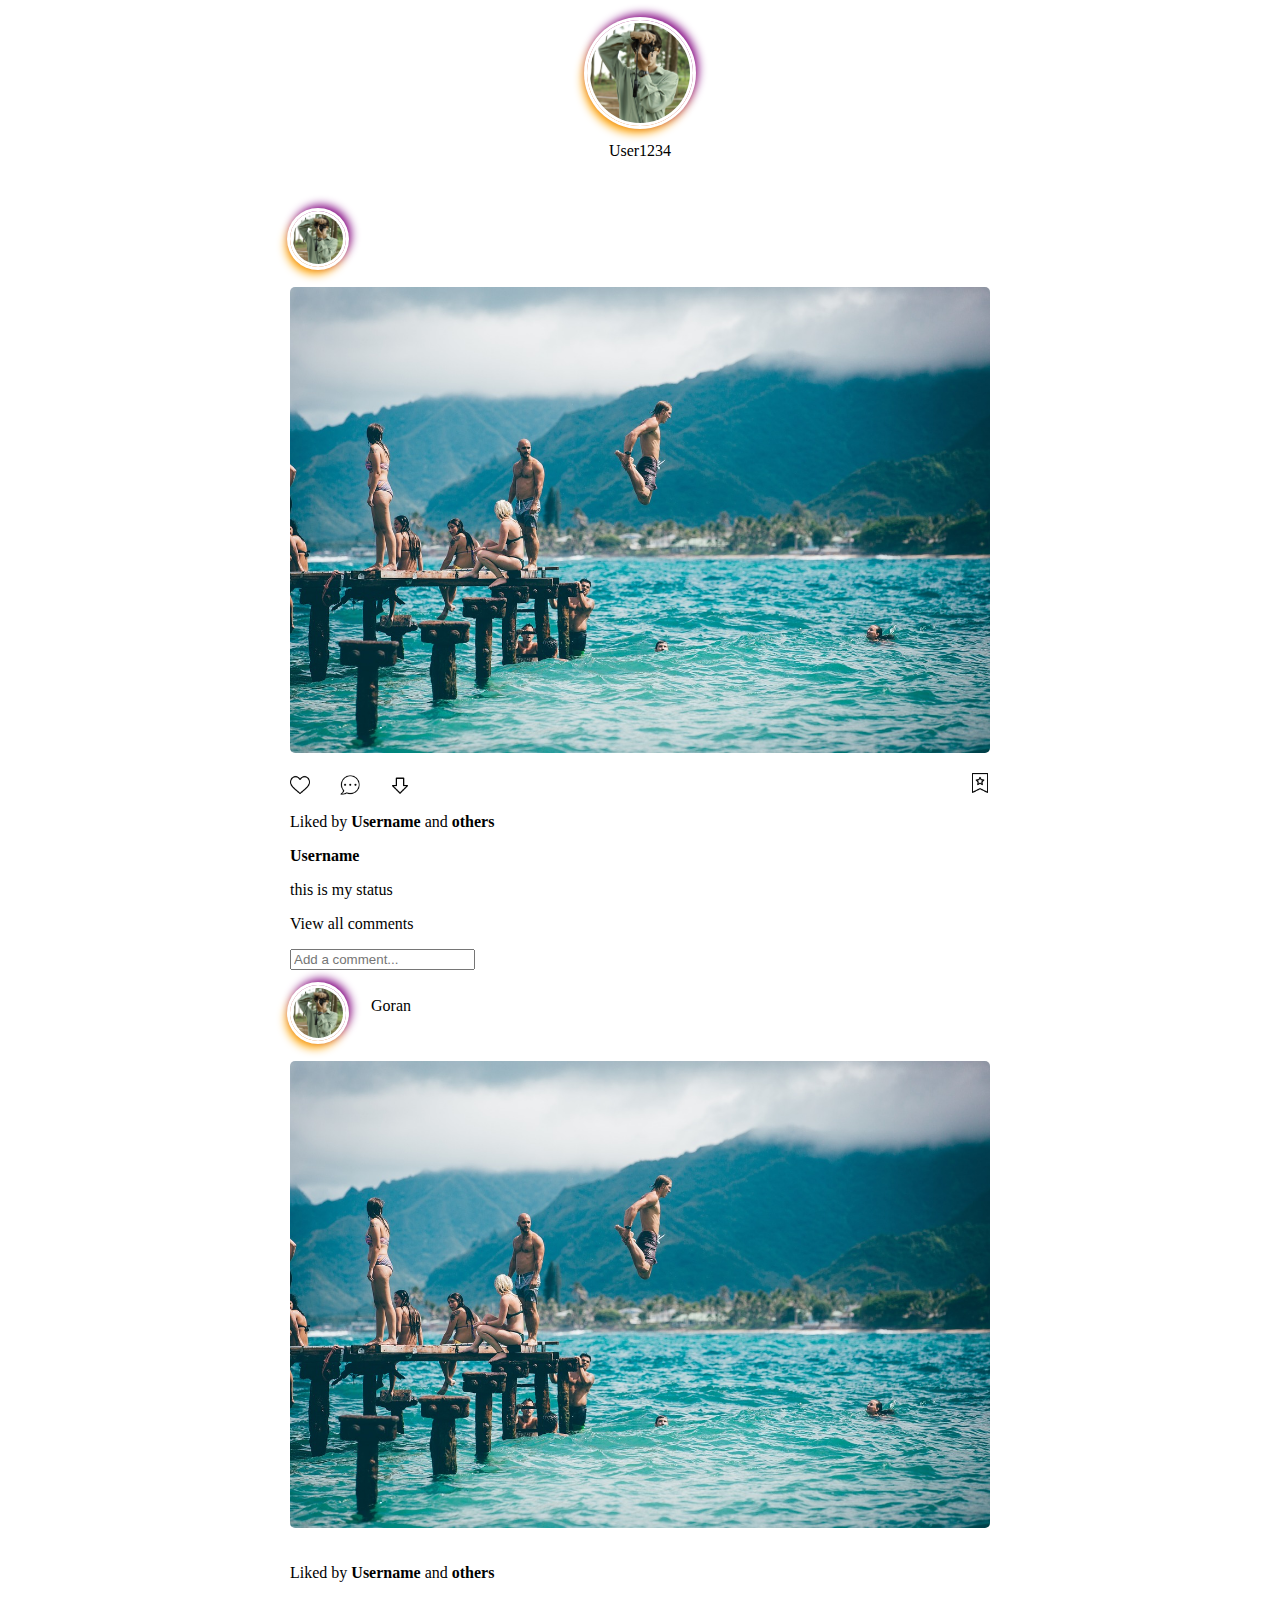
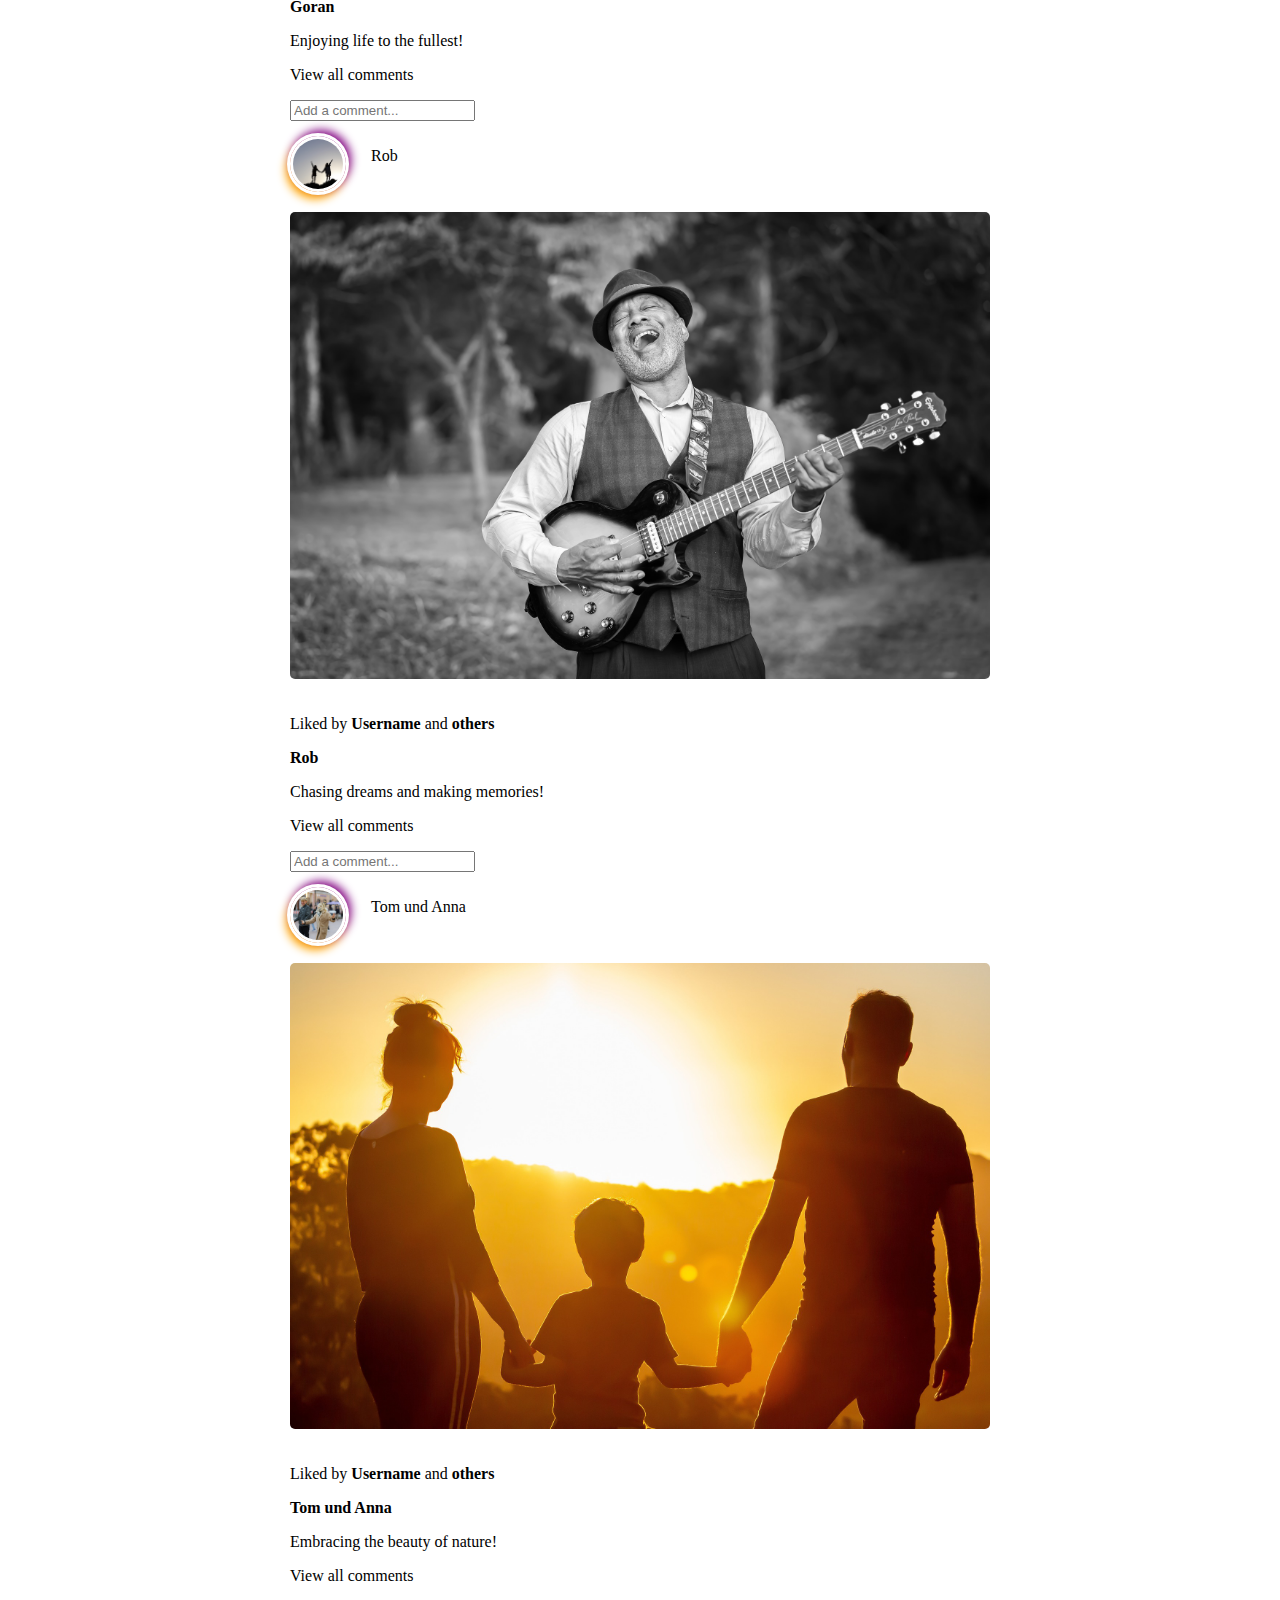
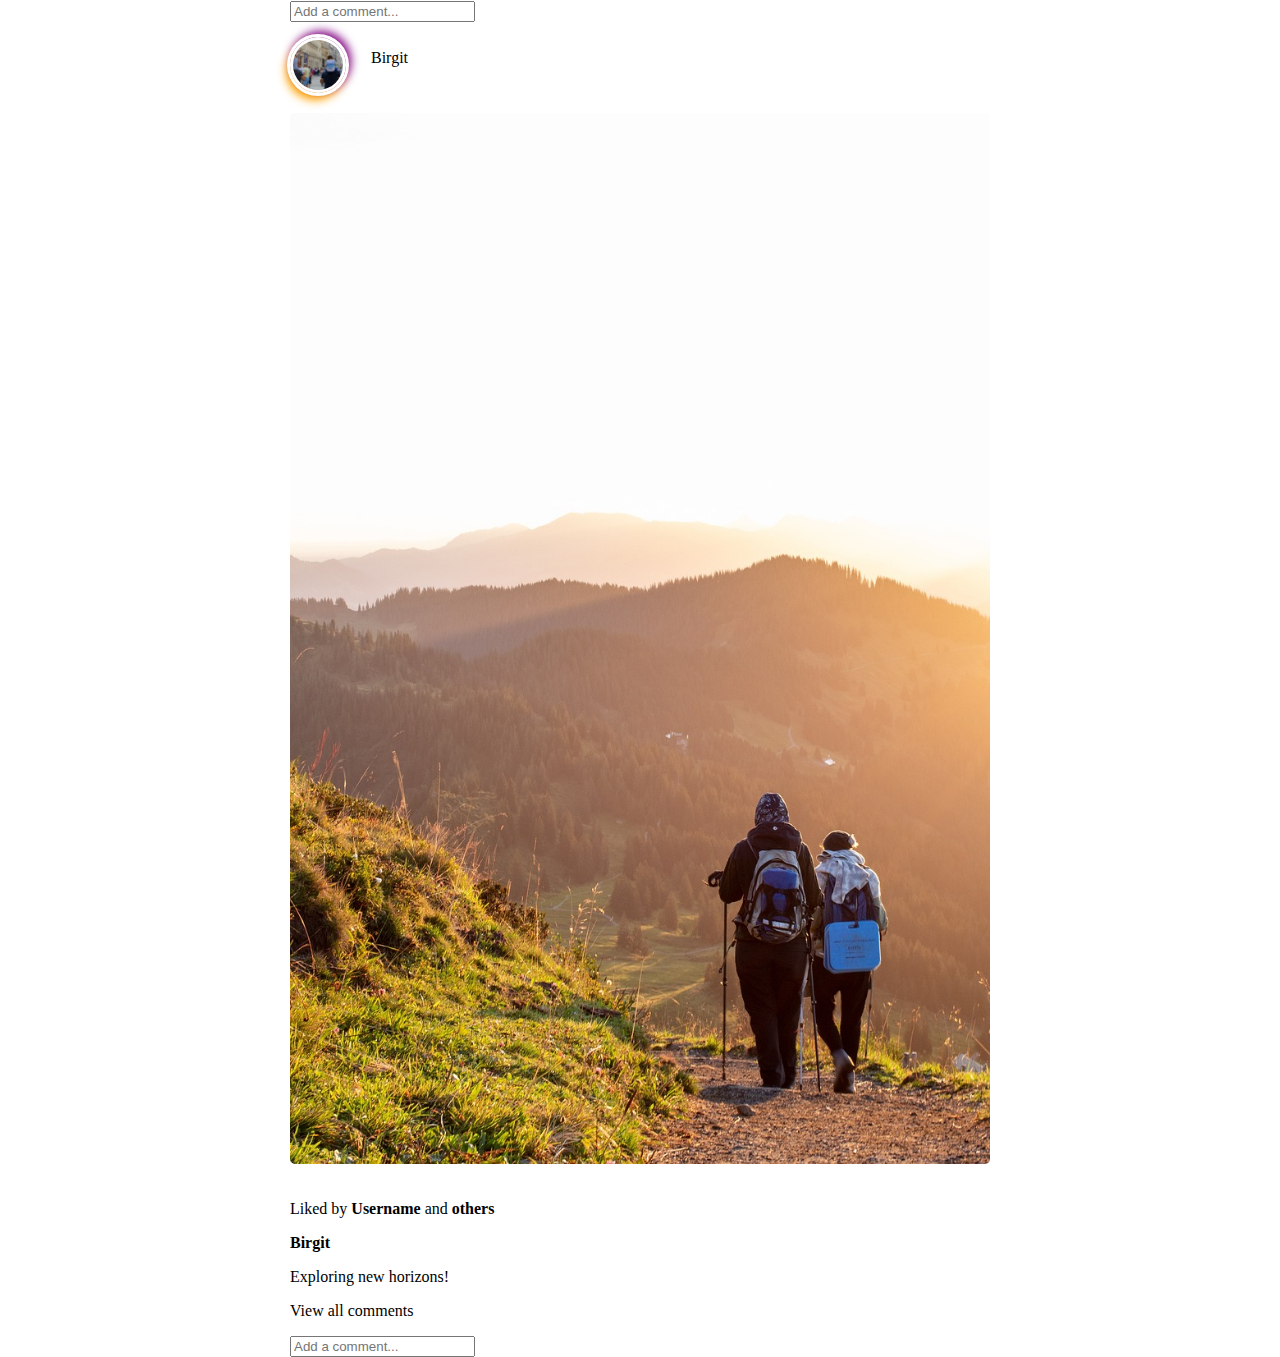
==== index.html @ a9637e64 "updated json array settings, json arra now is being rendered at the site" ====
<!DOCTYPE html>
<html lang="en">

<head>
    <meta charset="UTF-8">
    <meta http-equiv="X-UA-Compatible" content="IE=edge">
    <meta name="viewport" content="width=device-width, initial-scale=1.0">
    <link rel="stylesheet" href="styles.css">

</head>
<title>Instagram Clone</title>
</head>

<body>
    <!-- stories -->
    <div class="stories" id="stories">
        <div class="stories-and-profile-pictures">
            <div class="profile-story" id="story-from-profile">
                <img src="img/people profile pictures/pic (1).jpg" alt="">
                <p>User1234</p>

            </div>



        </div>
    </div>
    <!---------------------------------------------------------------- posts -->
    <div class="photo-and-posts-div" id="all-user-posts-and-pictures">

        <div class="user-picture-and-name">
            <p id="name-of-the-user"><b></b></p>
            <!-- array from json array "name" ( "name": "Person 1",) render in element with id: id="name-of-the-user"-->
            <img id="icon-of-the-user" class="user-photo-on-status" src="img/people profile pictures/pic (1).jpg" alt="">
            <!-- array from json array "picture-location" ( "profile-picture": "img/people profile pictures/pic (1).jpg"  render in element with id:id="icon-of-the-user" -->
        </div>


        <div id="post-container-with-additional-buttons-and-comments" class="picture-container">
            <img src="img/posts/post (1).jpg" alt="">
            <!-- array from json array "picture-location" ( "picture-location": "Person 1",) render in element with id: id="name-of-the-user"-->

        </div>


        <div class="buttons-container" id="icons-container-parents">

            <div class="icons-container" id="icons-container-kids">
                <img src="img/icons/herz.png" id="like-button" alt="like button">
                <!-- array from json array   "likes": ("likes": 8,) render in element with id: id="like-button"-->
                <img src="img/icons/comment icon.png" id="comment-section" alt="comment">
                <!-- array from json array   "comments": ("comments": ["This is stunning!", "Absolutely love it!", "You're a talent!"],) render in element with id: id="comment-section"-->
                <img src="img/icons/arrow.png" id="send-to-friends-arrow" class="arrow-button" alt="arrow">
            </div>
            <div class="favorite-container">
                <img src="img/icons/favorite icon blank.png" id="add-to-favorite" alt="favorite">
            </div>

        </div>
        <div class="likes">
            <p>Liked by <b>Username</b> and <b id="names-of-the-other-users-who-liked-the-post">others</b></p>
            <!-- array from json array   "likes": ("likes": 8,) render in element with id: id="names-of-the-other-users-who-liked-the-post"-->
        </div>
        <div class="status">
            <p><b>Username</b></p>
            <p id="user-status">this is my status</p>
            <!-- array from json array   "status": ( "status": "Exploring new horizons!") render in element with id: id="user-status"-->

        </div>
        <div>
            <p>View all comments</p>
        </div>
        <input type="" name="" placeholder="Add a comment..." value="">


    </div>



    </div>

    <div class="posts" id="posts"></div>



    <script src="script.js"></script>
</body>

</html>
---- styles.css ----
body {
    margin: 0;
    display: flex;
    align-items: center;
    overflow-x: hidden;
    flex-direction: column;
    justify-content: center;
}

.stories {
    display: flex;
    justify-content: space-evenly;
    align-items: center;
    flex-direction: row;
}

.stories img {
    width: 100px;
    height: 100px;
    border-radius: 50%;
    object-fit: cover;
    object-position: center;
    border: 3px solid transparent;
    box-shadow: 0px 0px 0px 3px #ffffff, 3px -4px 10px 2px purple, -3px 6px 10px 1px orange;
    /* margin-left: 30px; */
}

.icons-container {
    display: flex;
    align-items: center;
    width: 300px;
}

.icons-container img {
    width: 20px;
    padding-right: 30px;
}

.buttons-container {
    display: flex;
    align-items: center;
    justify-content: space-between;
    margin-top: 20px;
}

.favorite-container img {
    width: 20px;
}

.picture-container {
    display: flex;
    align-items: center;
    justify-content: center;
}

.picture-container img {
    display: flex;
    align-items: center;
    width: 700px;
    border-radius: 5px;
    margin-top: 20px;
    transition: transform 0.2s;
    transform-origin: center center;
}

.picture-container img:hover {
    transform: scale(1.2);
}

.user-photo-on-status {
    width: 100px;
    height: 100px;
    object-fit: cover;
    border-radius: 50px;
}

.user-picture-and-name {
    display: flex;
    align-items: center;
    flex-direction: row-reverse;
    justify-content: flex-end;
}

.user-picture-and-name img {
    width: 50px;
    height: 50px;
    margin-right: 25px;
    margin-top: 15px;
    object-fit: cover;
    object-position: center;
    border: 3px solid transparent;
    box-shadow: 0px 0px 0px 3px #ffffff, 3px -4px 10px 2px purple, -3px 6px 10px 1px orange;
}

.stories-and-profile-pictures {
    display: flex;
}

.profile-story {
    display: flex;
    flex-direction: column;
    align-items: center;
    margin: 20px;
}

@media (max-width: 768px) {
    /* Mobile-specific CSS */
    .stories {
        flex-wrap: wrap;
        justify-content: center;
    }
    .stories img {
        width: 60px;
        height: 60px;
        margin: 5px;
    }
    .user-photo-on-status {
        width: 60px;
        height: 60px;
    }
    .picture-container img:hover {
        transform: scale(1.15);
        border-radius: 5px;
    }
    .user-picture-and-name {
        flex-direction: row;
        justify-content: center;
    }
    .user-picture-and-name img {
        width: 40px;
        height: 40px;
        margin-right: 10px;
        margin-top: 5px;
    }
    .picture-container img {
        width: 100%;
        max-width: 350px;
    }
}
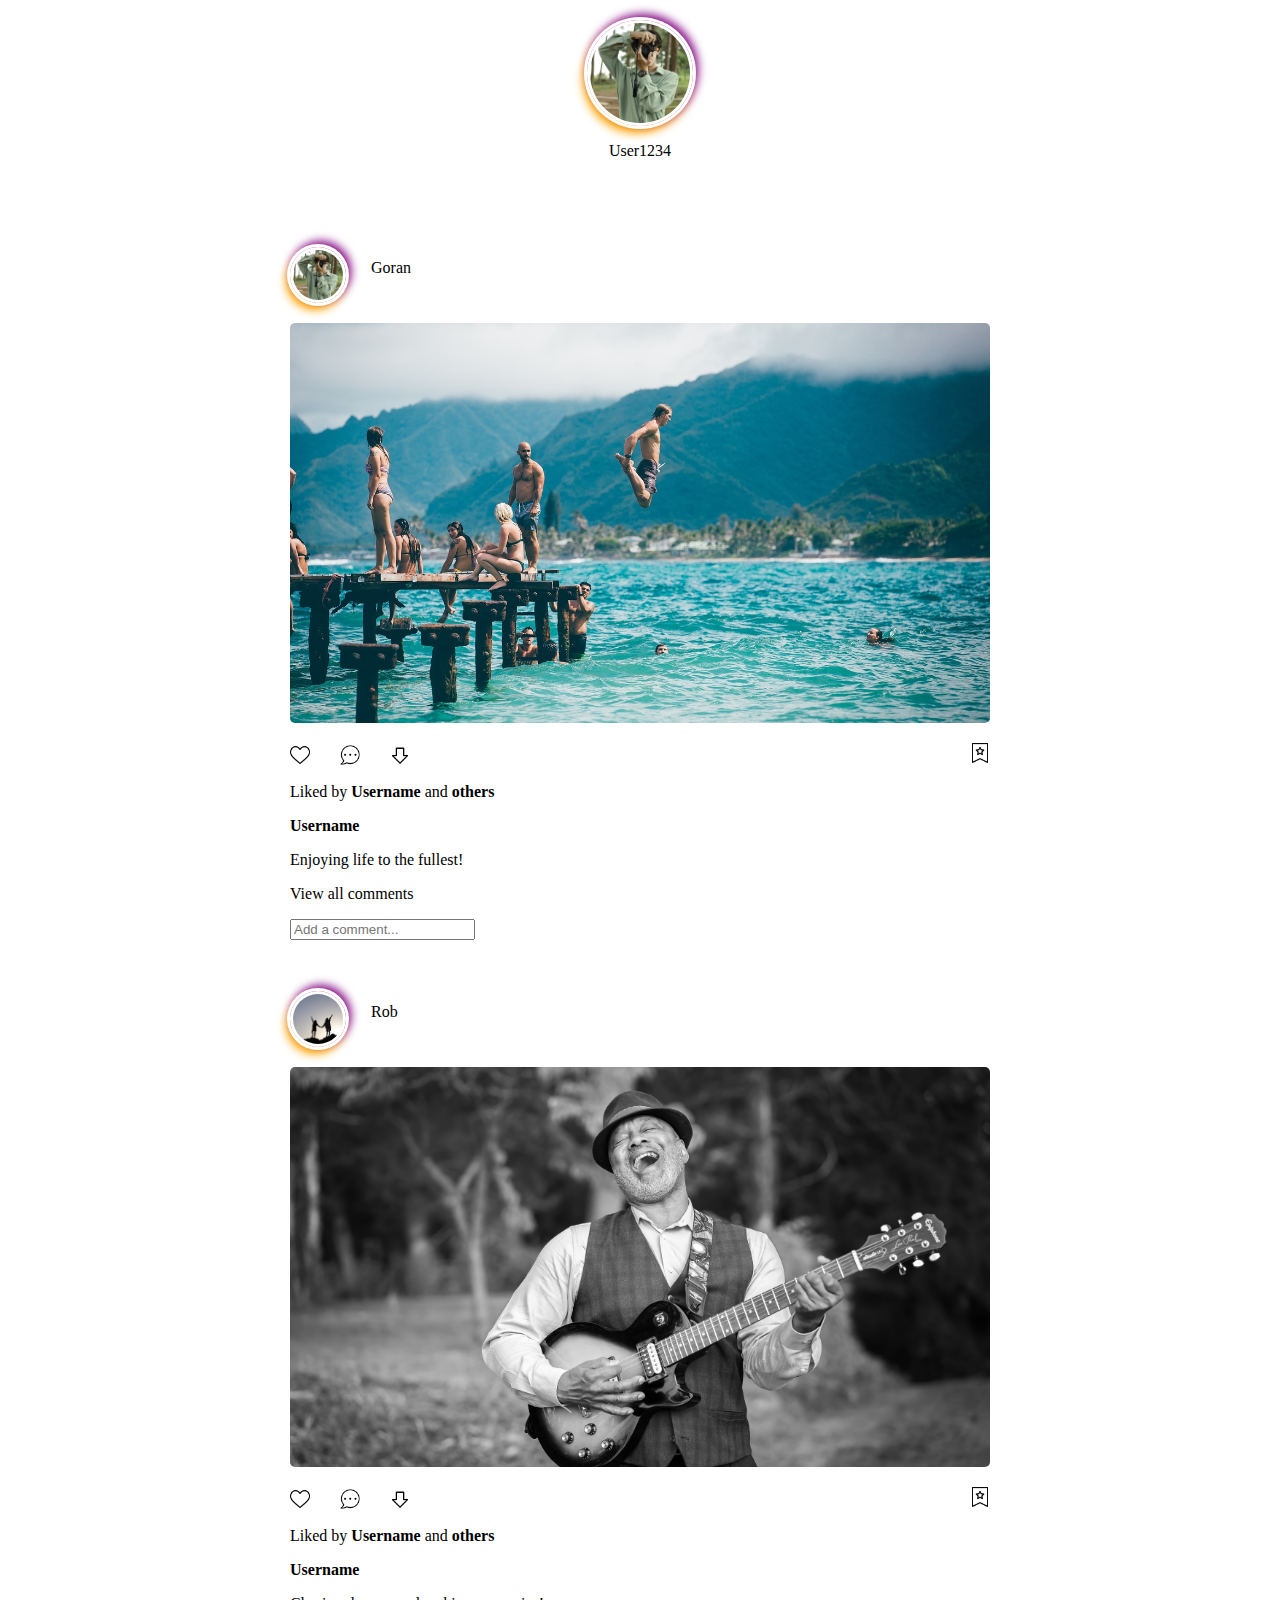
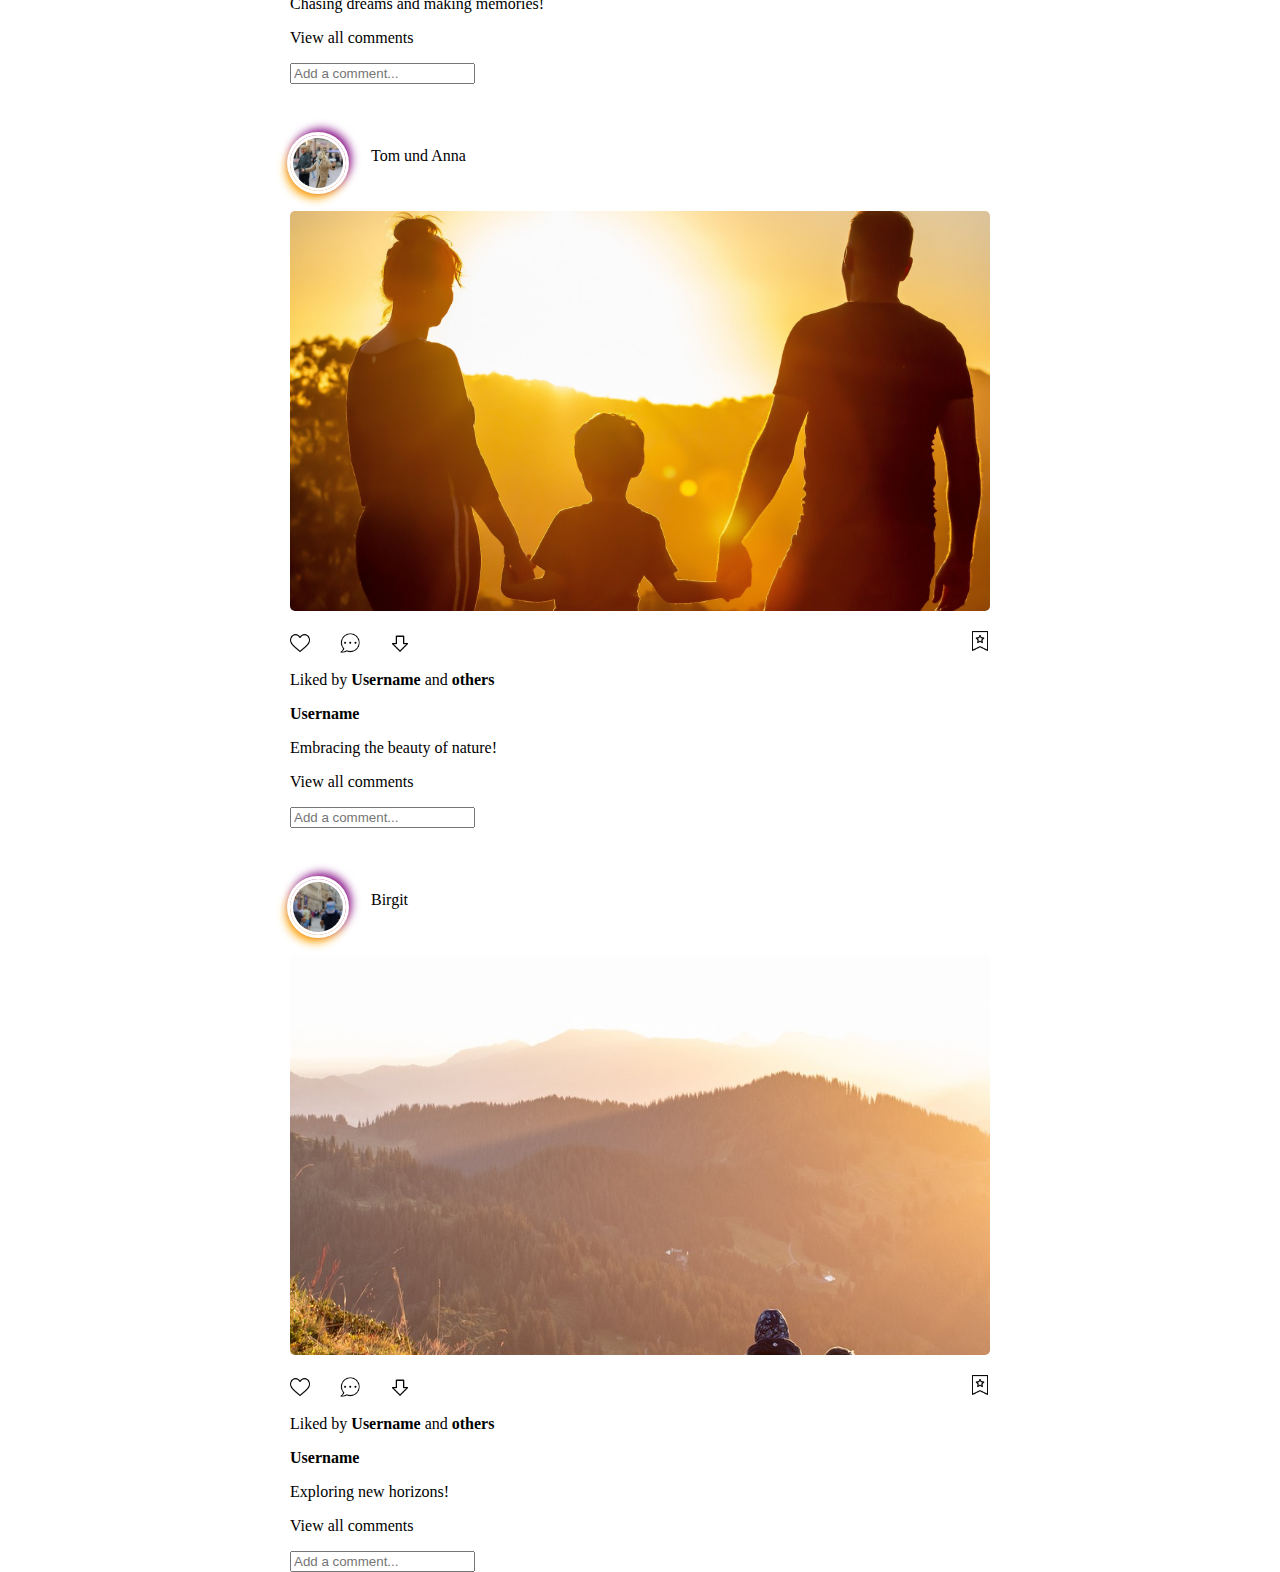
==== commit 61168ccd: "json array is now updated some small stuff is changed" ====
--- a/index.html
+++ b/index.html
@@ -28,50 +28,6 @@
     <!---------------------------------------------------------------- posts -->
     <div class="photo-and-posts-div" id="all-user-posts-and-pictures">
 
-        <div class="user-picture-and-name">
-            <p id="name-of-the-user"><b></b></p>
-            <!-- array from json array "name" ( "name": "Person 1",) render in element with id: id="name-of-the-user"-->
-            <img id="icon-of-the-user" class="user-photo-on-status" src="img/people profile pictures/pic (1).jpg" alt="">
-            <!-- array from json array "picture-location" ( "profile-picture": "img/people profile pictures/pic (1).jpg"  render in element with id:id="icon-of-the-user" -->
-        </div>
-
-
-        <div id="post-container-with-additional-buttons-and-comments" class="picture-container">
-            <img src="img/posts/post (1).jpg" alt="">
-            <!-- array from json array "picture-location" ( "picture-location": "Person 1",) render in element with id: id="name-of-the-user"-->
-
-        </div>
-
-
-        <div class="buttons-container" id="icons-container-parents">
-
-            <div class="icons-container" id="icons-container-kids">
-                <img src="img/icons/herz.png" id="like-button" alt="like button">
-                <!-- array from json array   "likes": ("likes": 8,) render in element with id: id="like-button"-->
-                <img src="img/icons/comment icon.png" id="comment-section" alt="comment">
-                <!-- array from json array   "comments": ("comments": ["This is stunning!", "Absolutely love it!", "You're a talent!"],) render in element with id: id="comment-section"-->
-                <img src="img/icons/arrow.png" id="send-to-friends-arrow" class="arrow-button" alt="arrow">
-            </div>
-            <div class="favorite-container">
-                <img src="img/icons/favorite icon blank.png" id="add-to-favorite" alt="favorite">
-            </div>
-
-        </div>
-        <div class="likes">
-            <p>Liked by <b>Username</b> and <b id="names-of-the-other-users-who-liked-the-post">others</b></p>
-            <!-- array from json array   "likes": ("likes": 8,) render in element with id: id="names-of-the-other-users-who-liked-the-post"-->
-        </div>
-        <div class="status">
-            <p><b>Username</b></p>
-            <p id="user-status">this is my status</p>
-            <!-- array from json array   "status": ( "status": "Exploring new horizons!") render in element with id: id="user-status"-->
-
-        </div>
-        <div>
-            <p>View all comments</p>
-        </div>
-        <input type="" name="" placeholder="Add a comment..." value="">
-
 
     </div>
 
--- a/styles.css
+++ b/styles.css
@@ -61,10 +61,9 @@
     margin-top: 20px;
     transition: transform 0.2s;
     transform-origin: center center;
-}
-
-.picture-container img:hover {
-    transform: scale(1.2);
+    height: 400px;
+    object-fit: cover;
+    object-position: center;
 }
 
 .user-photo-on-status {
@@ -79,6 +78,7 @@
     align-items: center;
     flex-direction: row-reverse;
     justify-content: flex-end;
+    margin-top: 36px;
 }
 
 .user-picture-and-name img {
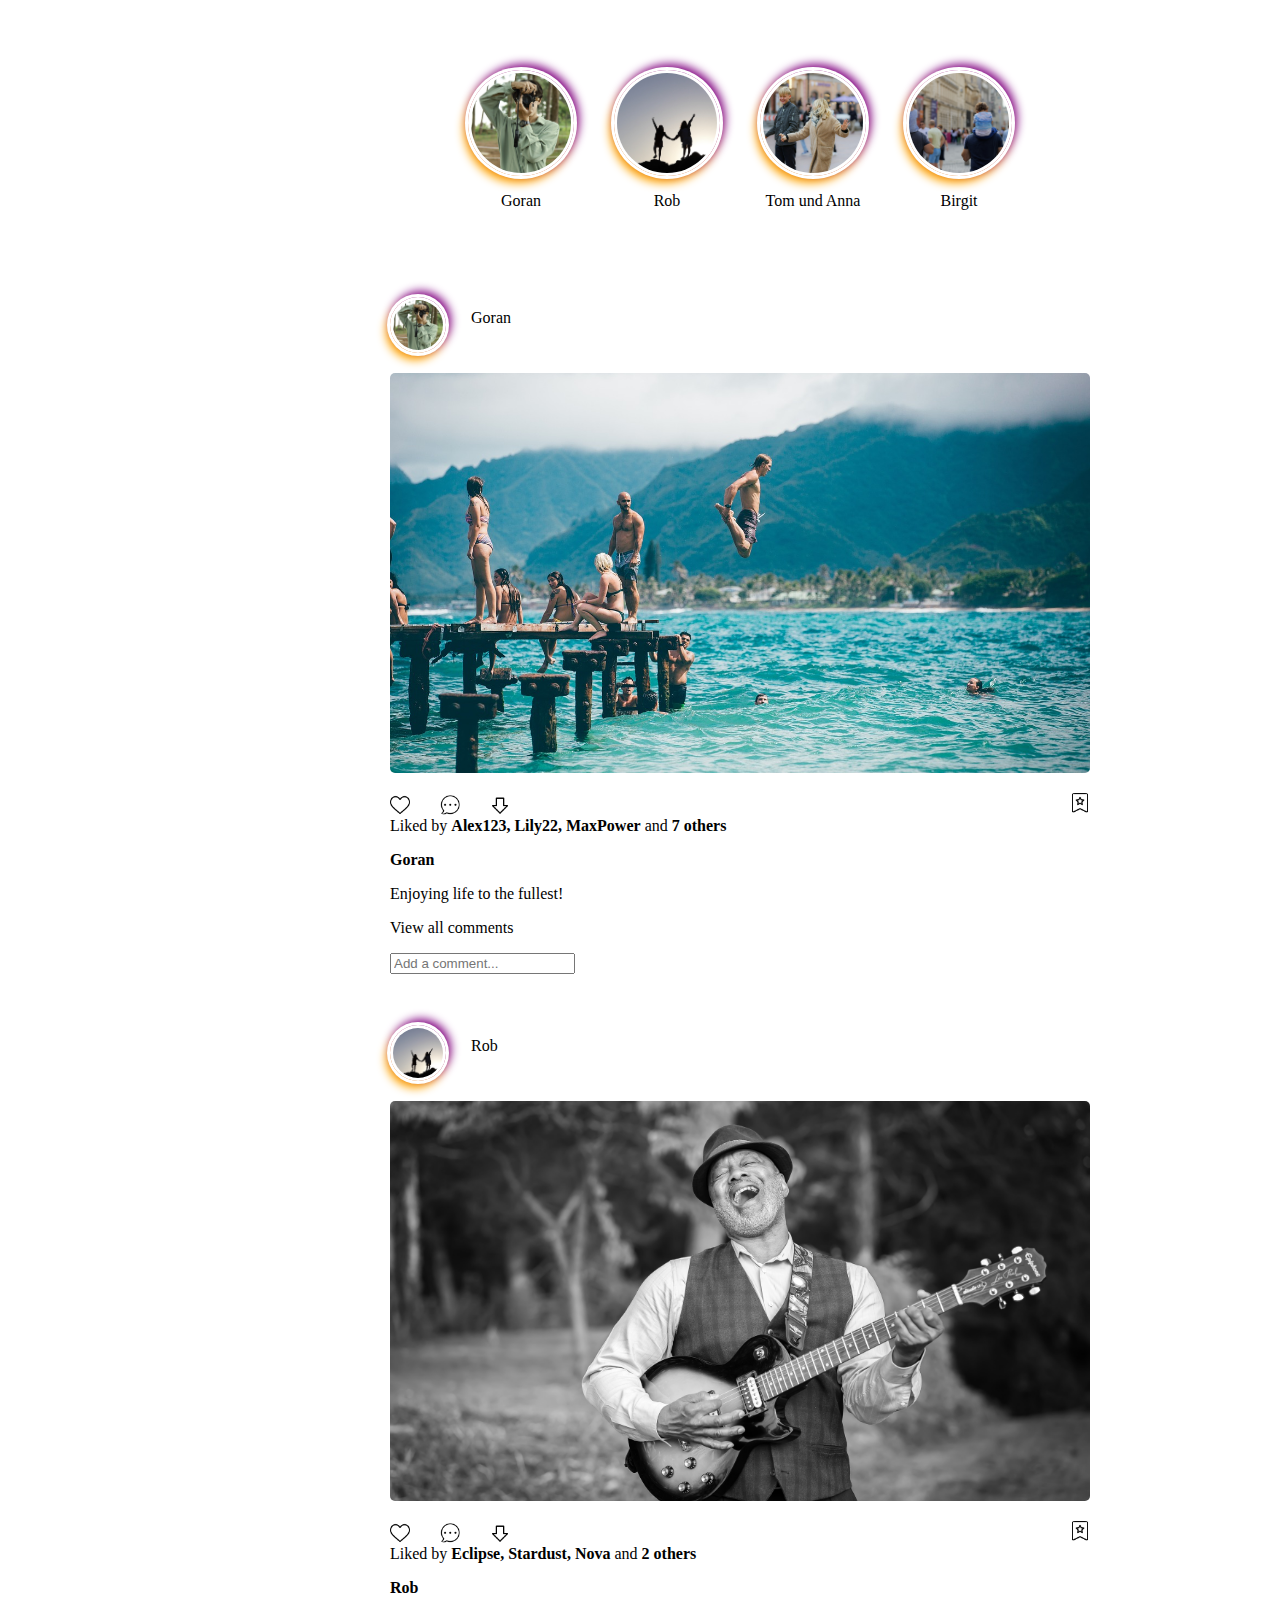
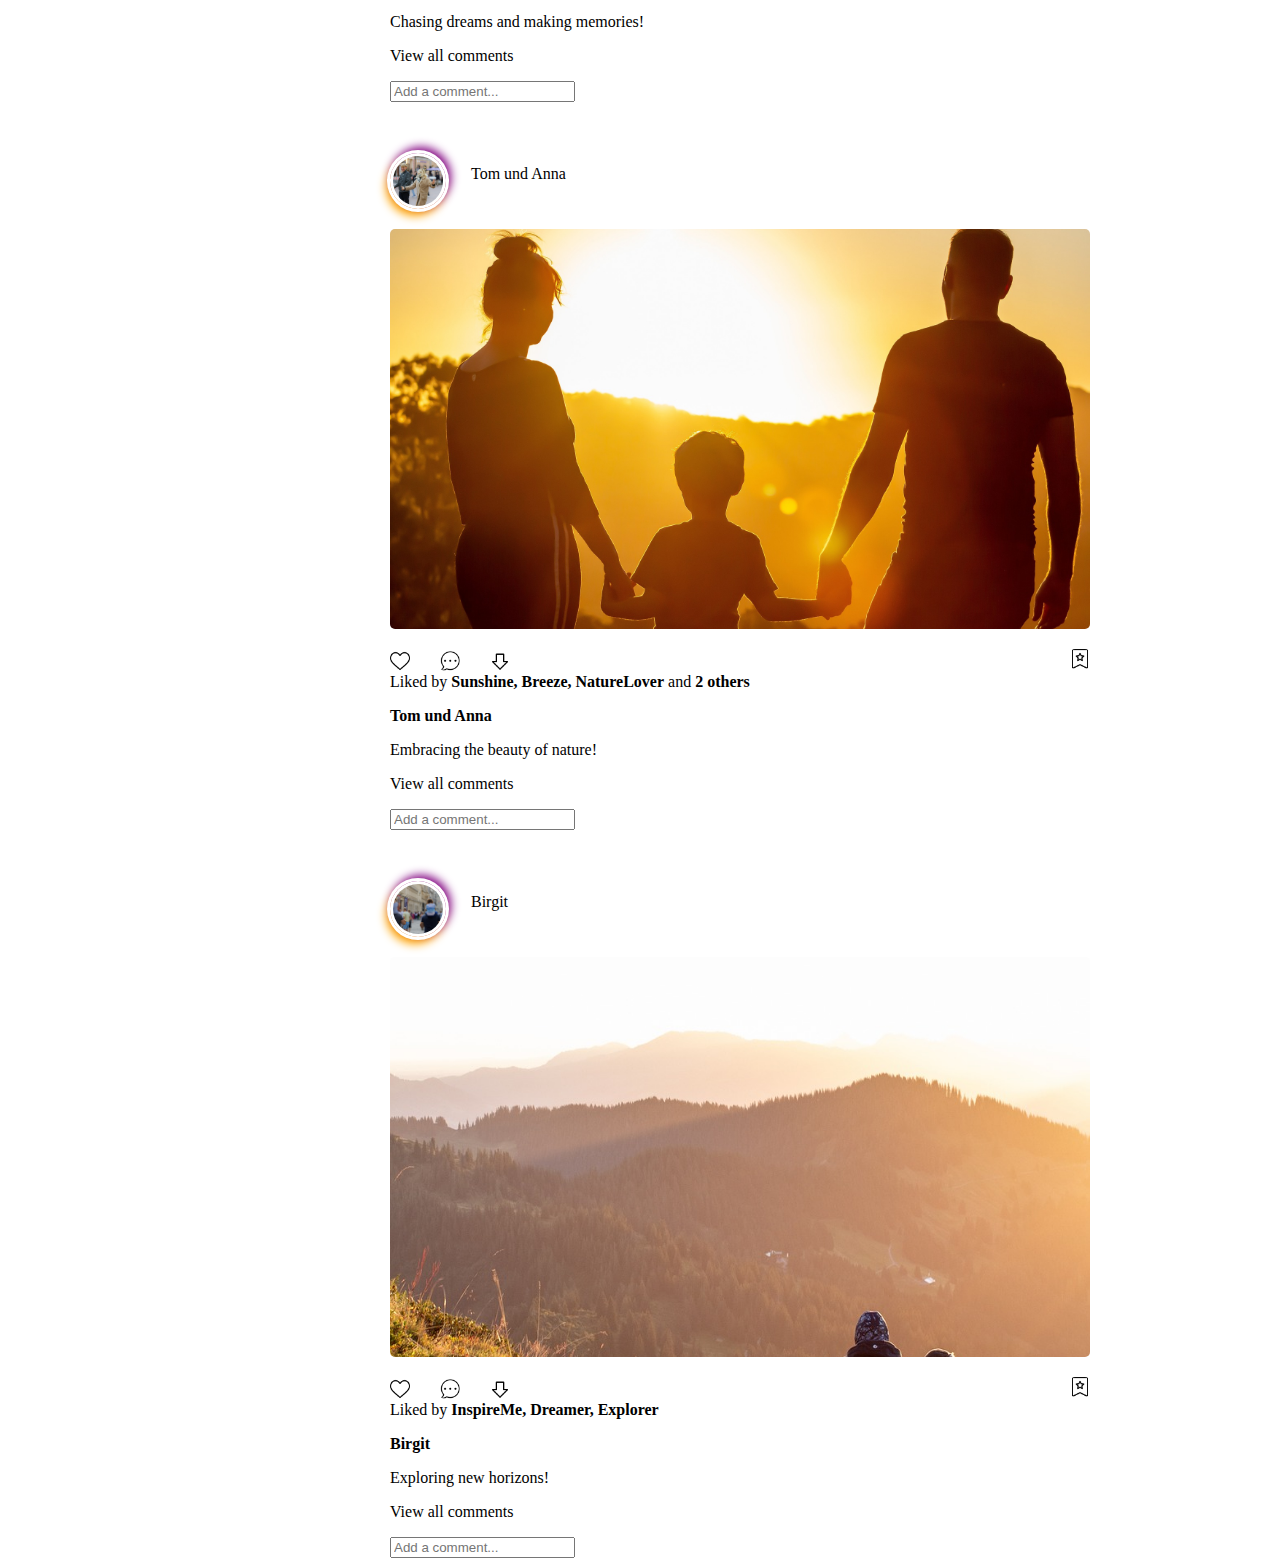
==== commit 111c69d5: "added preview of stories when user clicks on picture" ====
--- a/index.html
+++ b/index.html
@@ -6,38 +6,22 @@
     <meta http-equiv="X-UA-Compatible" content="IE=edge">
     <meta name="viewport" content="width=device-width, initial-scale=1.0">
     <link rel="stylesheet" href="styles.css">
-
-</head>
-<title>Instagram Clone</title>
+    <link rel="stylesheet" href="styles2.css">
+    <title>Instagram Clone</title>
 </head>
 
 <body>
+
+
     <!-- stories -->
     <div class="stories" id="stories">
-        <div class="stories-and-profile-pictures">
-            <div class="profile-story" id="story-from-profile">
-                <img src="img/people profile pictures/pic (1).jpg" alt="">
-                <p>User1234</p>
-
-            </div>
-
-
-
-        </div>
-    </div>
-    <!---------------------------------------------------------------- posts -->
-    <div class="photo-and-posts-div" id="all-user-posts-and-pictures">
-
 
     </div>
-
-
-
+    <!-- posts -->
+    <div class="photo-and-posts-div" id="all-user-posts-and-pictures">
     </div>
 
     <div class="posts" id="posts"></div>
-
-
 
     <script src="script.js"></script>
 </body>
--- a/styles2.css
+++ b/styles2.css
@@ -0,0 +1,58 @@
+body {
+    display: flex;
+    margin-left: 200px;
+    margin-top: 50px;
+    background-color: rgba(rgba(193, 193, 193, 0.413));
+}
+
+.comment-area {
+    background-color: white;
+    margin-left: 20px;
+}
+
+.replay-to-user-text {
+    display: flex;
+    padding-top: 10px;
+    padding-left: 50px;
+}
+
+.people-small-profile-images {
+    width: 40px;
+    height: 40px;
+    border-radius: 50px;
+    margin-right: 10px;
+}
+
+img {
+    border-radius: 5px;
+    width: 65%;
+}
+
+.post-image-comments {
+    display: flex;
+}
+
+.replay-text {
+    margin-right: 10px;
+}
+
+.picture-and-text-post-of-the-user {
+    display: flex;
+    align-items: center;
+}
+
+.heart-image-white {
+    width: 15px;
+    height: 15px;
+    margin-left: 200px;
+    margin-top: 5px;
+}
+
+.user-post {
+    margin-left: 5px;
+}
+
+.close-button {
+    display: flex;
+    flex-flow: row-reverse;
+}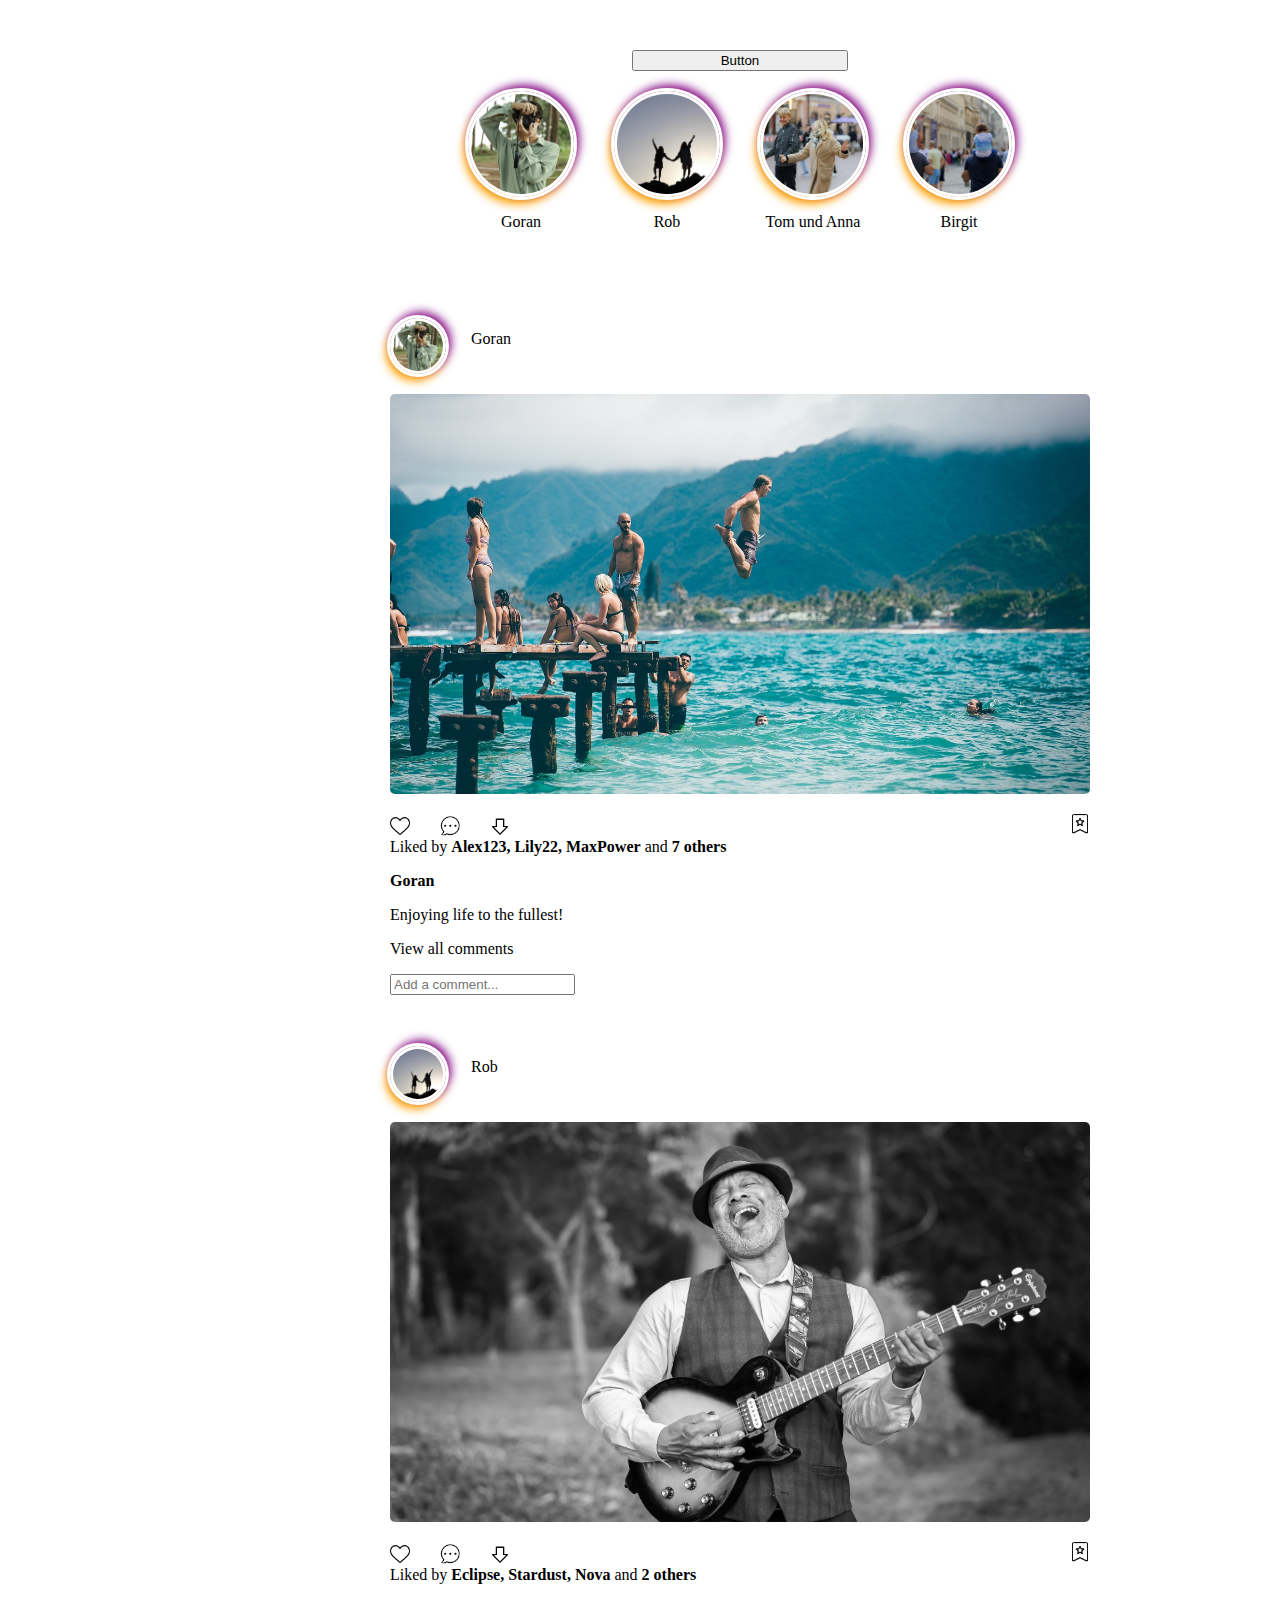
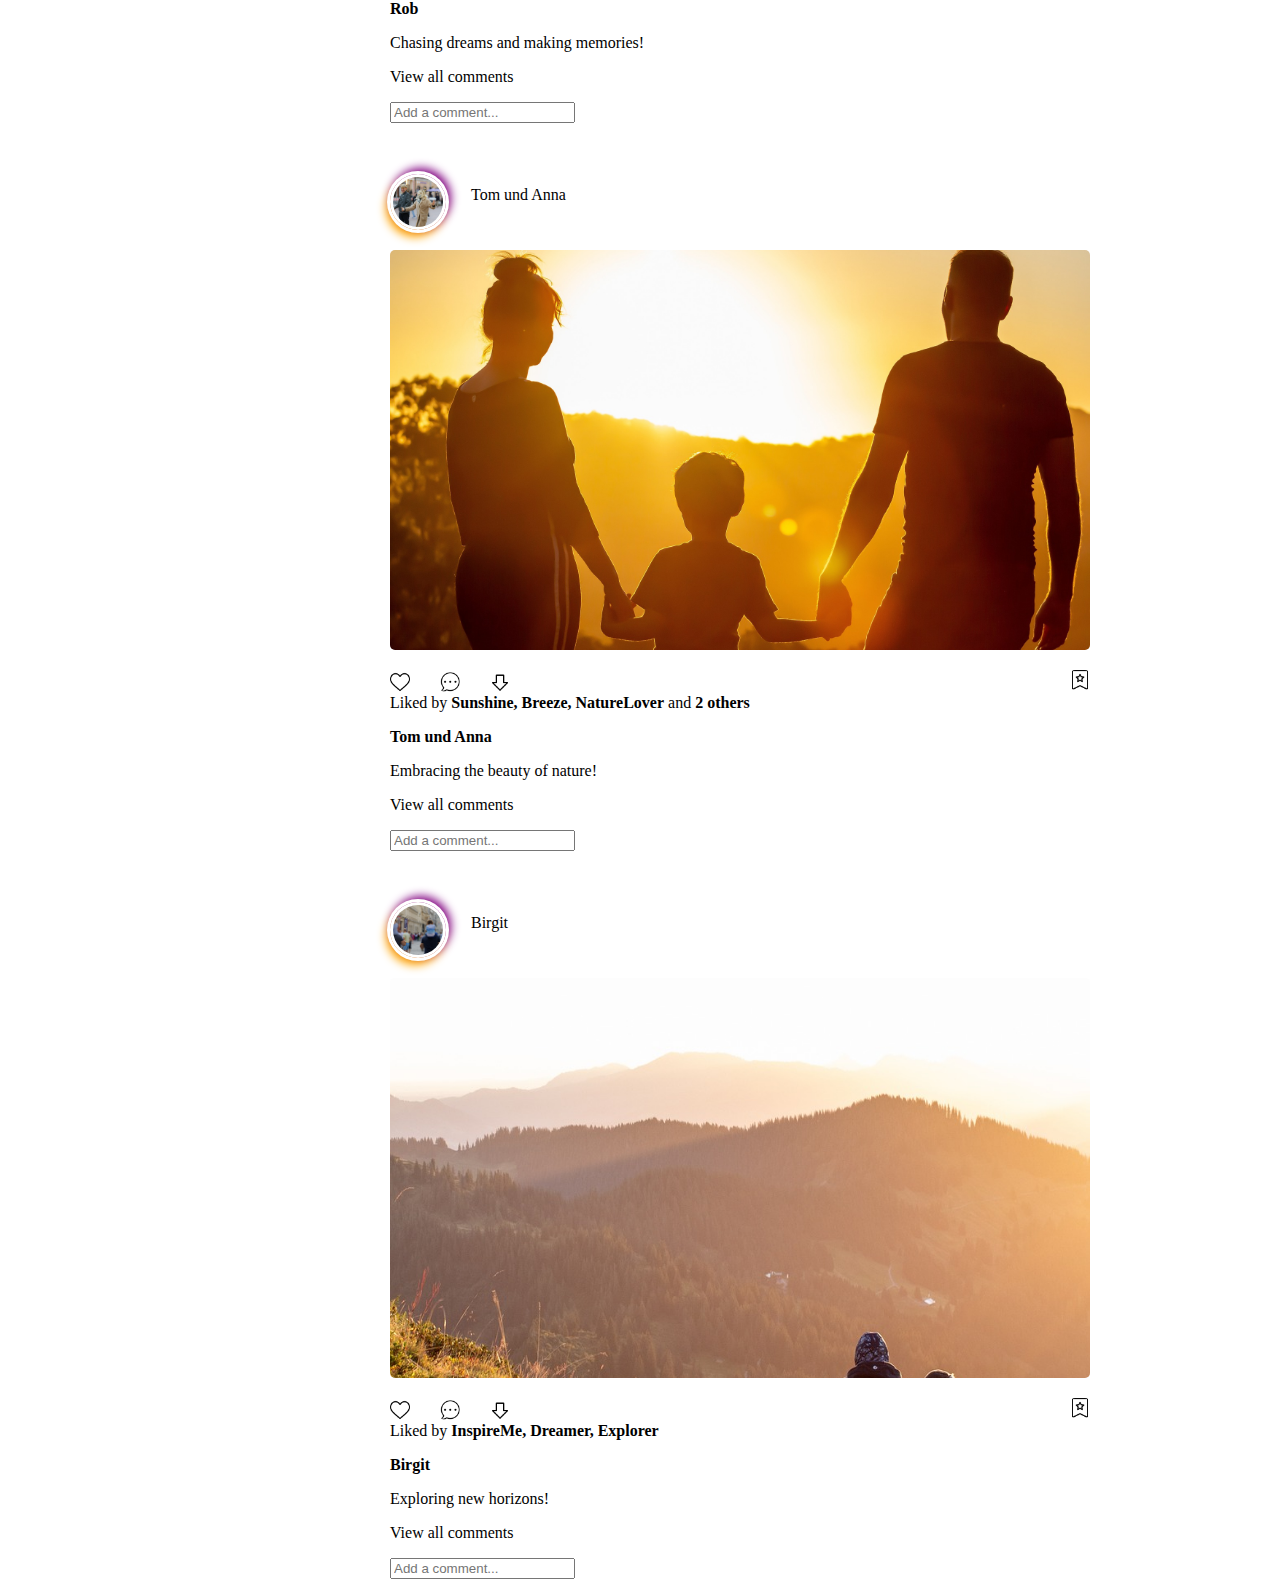
==== commit d5b71198: "added show function, but it does not working need fixing from this point" ====
--- a/index.html
+++ b/index.html
@@ -12,6 +12,24 @@
 
 <body>
 
+    <div id="postsInFullScreen" class="post-image-comments d-none">
+
+        <img id="userImageBigMode" src="img/posts/post (1).jpg" alt="User post image">
+        <div class="comment-area">
+            <span id="closeButton" class="close-button">X</span>
+
+            <div class="picture-and-text-post-of-the-user">
+                <img id="PeopleSmallPicture" class="people-small-profile-images" src="img/people profile pictures/pic (1).jpg" alt="User profile picture"> <b id="userNameInPreviewMode">Goran</b> <span id="userPostInPreviewMode" class="user-post">Very beautiful day</span>                <img id="heartImageInPreviewMode" class="heart-image-white" src="img/icons/herz.png" alt="">
+            </div>
+
+            <div class="replay-to-user-text">
+                <span class="replay-text">6h</span> <span class="replay-text">3 likes</span><span class="replay-text">Reply</span>
+            </div>
+        </div>
+
+    </div>
+
+    <button onclick="show()" style="width: 20%;">Button</button>
 
     <!-- stories -->
     <div class="stories" id="stories">
--- a/styles.css
+++ b/styles.css
@@ -103,6 +103,10 @@
     margin: 20px;
 }
 
+.d-none {
+    display: none;
+}
+
 @media (max-width: 768px) {
     /* Mobile-specific CSS */
     .stories {
--- a/styles2.css
+++ b/styles2.css
@@ -3,6 +3,7 @@
     margin-left: 200px;
     margin-top: 50px;
     background-color: rgba(rgba(193, 193, 193, 0.413));
+    z-index: 2;
 }
 
 .comment-area {
@@ -55,4 +56,8 @@
 .close-button {
     display: flex;
     flex-flow: row-reverse;
+}
+
+.d-none {
+    display: none;
 }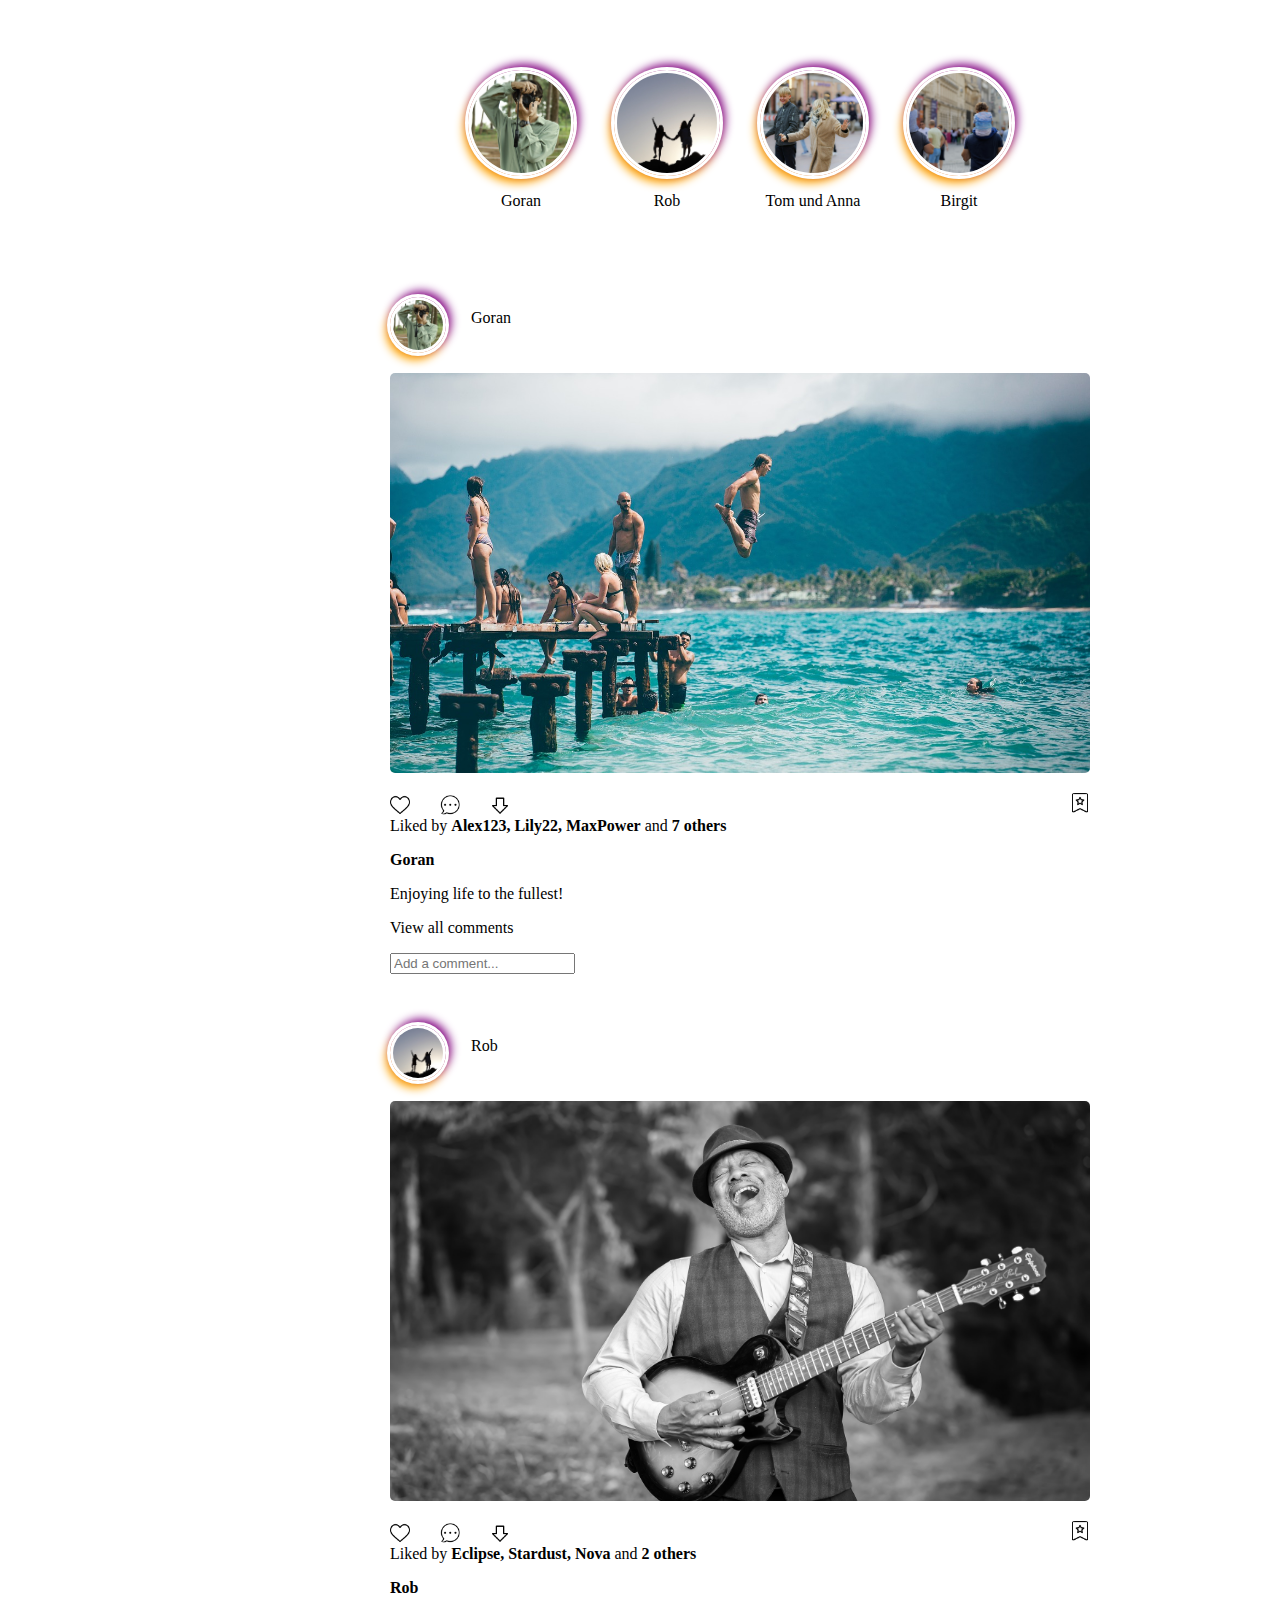
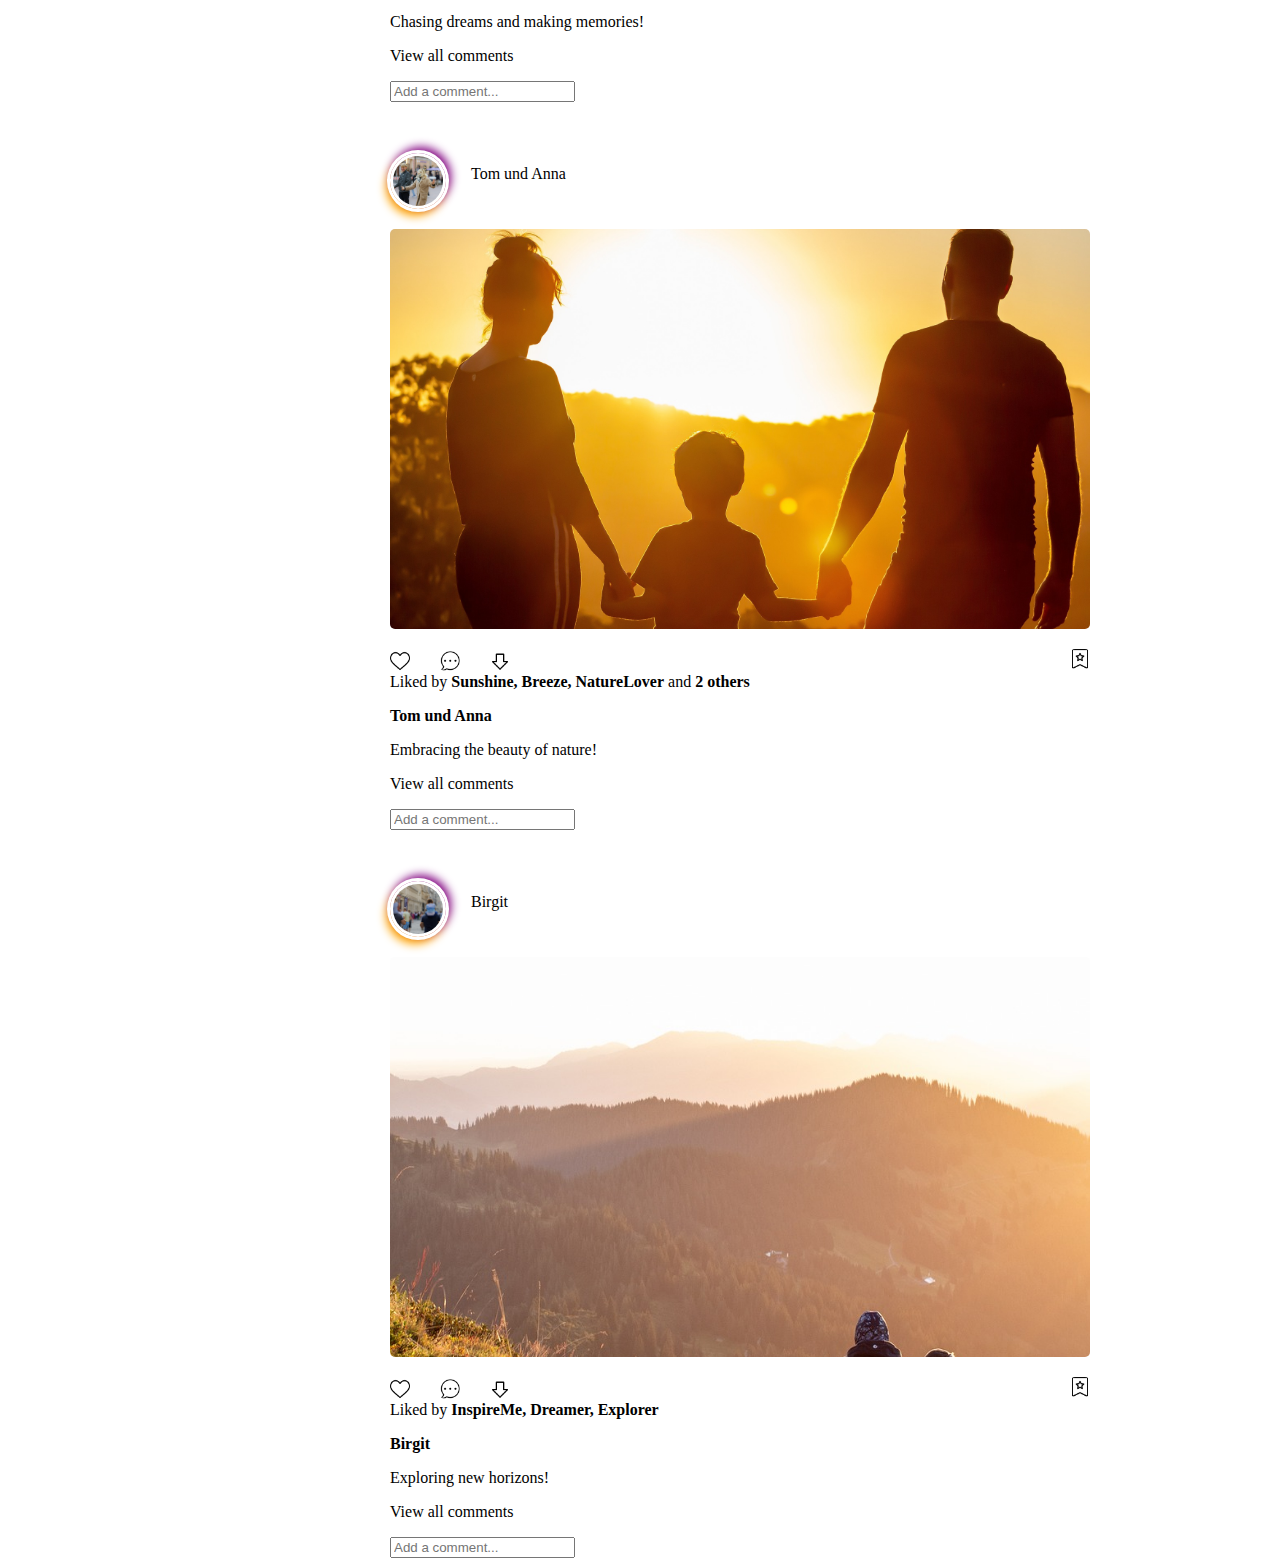
==== commit ffdc3dfc: "fixed json array" ====
--- a/index.html
+++ b/index.html
@@ -14,22 +14,26 @@
 
     <div id="postsInFullScreen" class="post-image-comments d-none">
 
-        <img id="userImageBigMode" src="img/posts/post (1).jpg" alt="User post image">
-        <div class="comment-area">
-            <span id="closeButton" class="close-button">X</span>
+        <img id="userImageBigMode" src="" alt="User post image">
+        <div id="commentSection" class="comment-area">
+            <span onclick="closeDialog()" id="closeButton" class="close-button"><b>X</b></span>
 
             <div class="picture-and-text-post-of-the-user">
-                <img id="PeopleSmallPicture" class="people-small-profile-images" src="img/people profile pictures/pic (1).jpg" alt="User profile picture"> <b id="userNameInPreviewMode">Goran</b> <span id="userPostInPreviewMode" class="user-post">Very beautiful day</span>                <img id="heartImageInPreviewMode" class="heart-image-white" src="img/icons/herz.png" alt="">
+                <img id="PeopleSmallPicture" class="people-small-profile-images" src="img/people profile pictures/pic (1).jpg" alt="User profile picture"> <b id="userNameInPreviewMode"></b> <span id="userPostInPreviewMode" class="user-post"></span>
+                <img id="heartImageInPreviewMode" class="heart-image-white" src="img/icons/herz.png" alt="">
             </div>
 
             <div class="replay-to-user-text">
                 <span class="replay-text">6h</span> <span class="replay-text">3 likes</span><span class="replay-text">Reply</span>
             </div>
+
+            <div class="user-comments" id="commentsOfAllUser">
+
+            </div>
         </div>
 
     </div>
 
-    <button onclick="show()" style="width: 20%;">Button</button>
 
     <!-- stories -->
     <div class="stories" id="stories">
--- a/styles2.css
+++ b/styles2.css
@@ -1,63 +1,83 @@
-body {
-    display: flex;
-    margin-left: 200px;
-    margin-top: 50px;
-    background-color: rgba(rgba(193, 193, 193, 0.413));
-    z-index: 2;
-}
-
-.comment-area {
-    background-color: white;
-    margin-left: 20px;
-}
-
-.replay-to-user-text {
-    display: flex;
-    padding-top: 10px;
-    padding-left: 50px;
-}
-
-.people-small-profile-images {
-    width: 40px;
-    height: 40px;
-    border-radius: 50px;
-    margin-right: 10px;
-}
-
-img {
-    border-radius: 5px;
-    width: 65%;
-}
-
-.post-image-comments {
-    display: flex;
-}
-
-.replay-text {
-    margin-right: 10px;
-}
-
-.picture-and-text-post-of-the-user {
-    display: flex;
-    align-items: center;
-}
-
-.heart-image-white {
-    width: 15px;
-    height: 15px;
-    margin-left: 200px;
-    margin-top: 5px;
-}
-
-.user-post {
-    margin-left: 5px;
-}
-
-.close-button {
-    display: flex;
-    flex-flow: row-reverse;
-}
-
-.d-none {
-    display: none;
-}+                    body {
+                        display: flex;
+                        margin-left: 200px;
+                        margin-top: 50px;
+                        background-color: rgba(rgba(193, 193, 193, 0.413));
+                    }
+                    
+                    .comment-area {
+                        background-color: white;
+                        margin-left: 20px;
+                        height: 90%;
+                        width: 20%;
+                    }
+                    
+                    .replay-to-user-text {
+                        display: flex;
+                        padding-top: 10px;
+                        padding-left: 50px;
+                    }
+                    
+                    .people-small-profile-images {
+                        width: 40px;
+                        height: 40px;
+                        border-radius: 50px;
+                        margin-right: 10px;
+                        margin-left: 10px;
+                    }
+                    
+                    img {
+                        border-radius: 5px;
+                        width: 65%;
+                    }
+                    
+                    .post-image-comments {
+                        display: flex;
+                        margin-left: 20%;
+                        background-color: rgba(0, 0, 0, 0.7);
+                        z-index: 999;
+                        position: fixed;
+                        left: 0;
+                        right: 0;
+                        bottom: 0;
+                        top: 0;
+                        display: flex;
+                        justify-content: center;
+                        align-items: center;
+                        margin: 0;
+                    }
+                    
+                    .replay-text {
+                        margin-right: 10px;
+                    }
+                    
+                    .picture-and-text-post-of-the-user {
+                        display: flex;
+                        align-items: center;
+                    }
+                    
+                    .heart-image-white {
+                        width: 15px;
+                        height: 15px;
+                        margin-left: 200px;
+                        margin-top: 5px;
+                    }
+                    
+                    .user-post {
+                        margin-left: 5px;
+                    }
+                    
+                    .close-button {
+                        display: flex;
+                        flex-flow: row-reverse;
+                        margin-right: 20px;
+                        margin-top: 20px;
+                    }
+                    
+                    .close-button:hover {
+                        cursor: pointer;
+                    }
+                    
+                    .d-none {
+                        display: none;
+                    }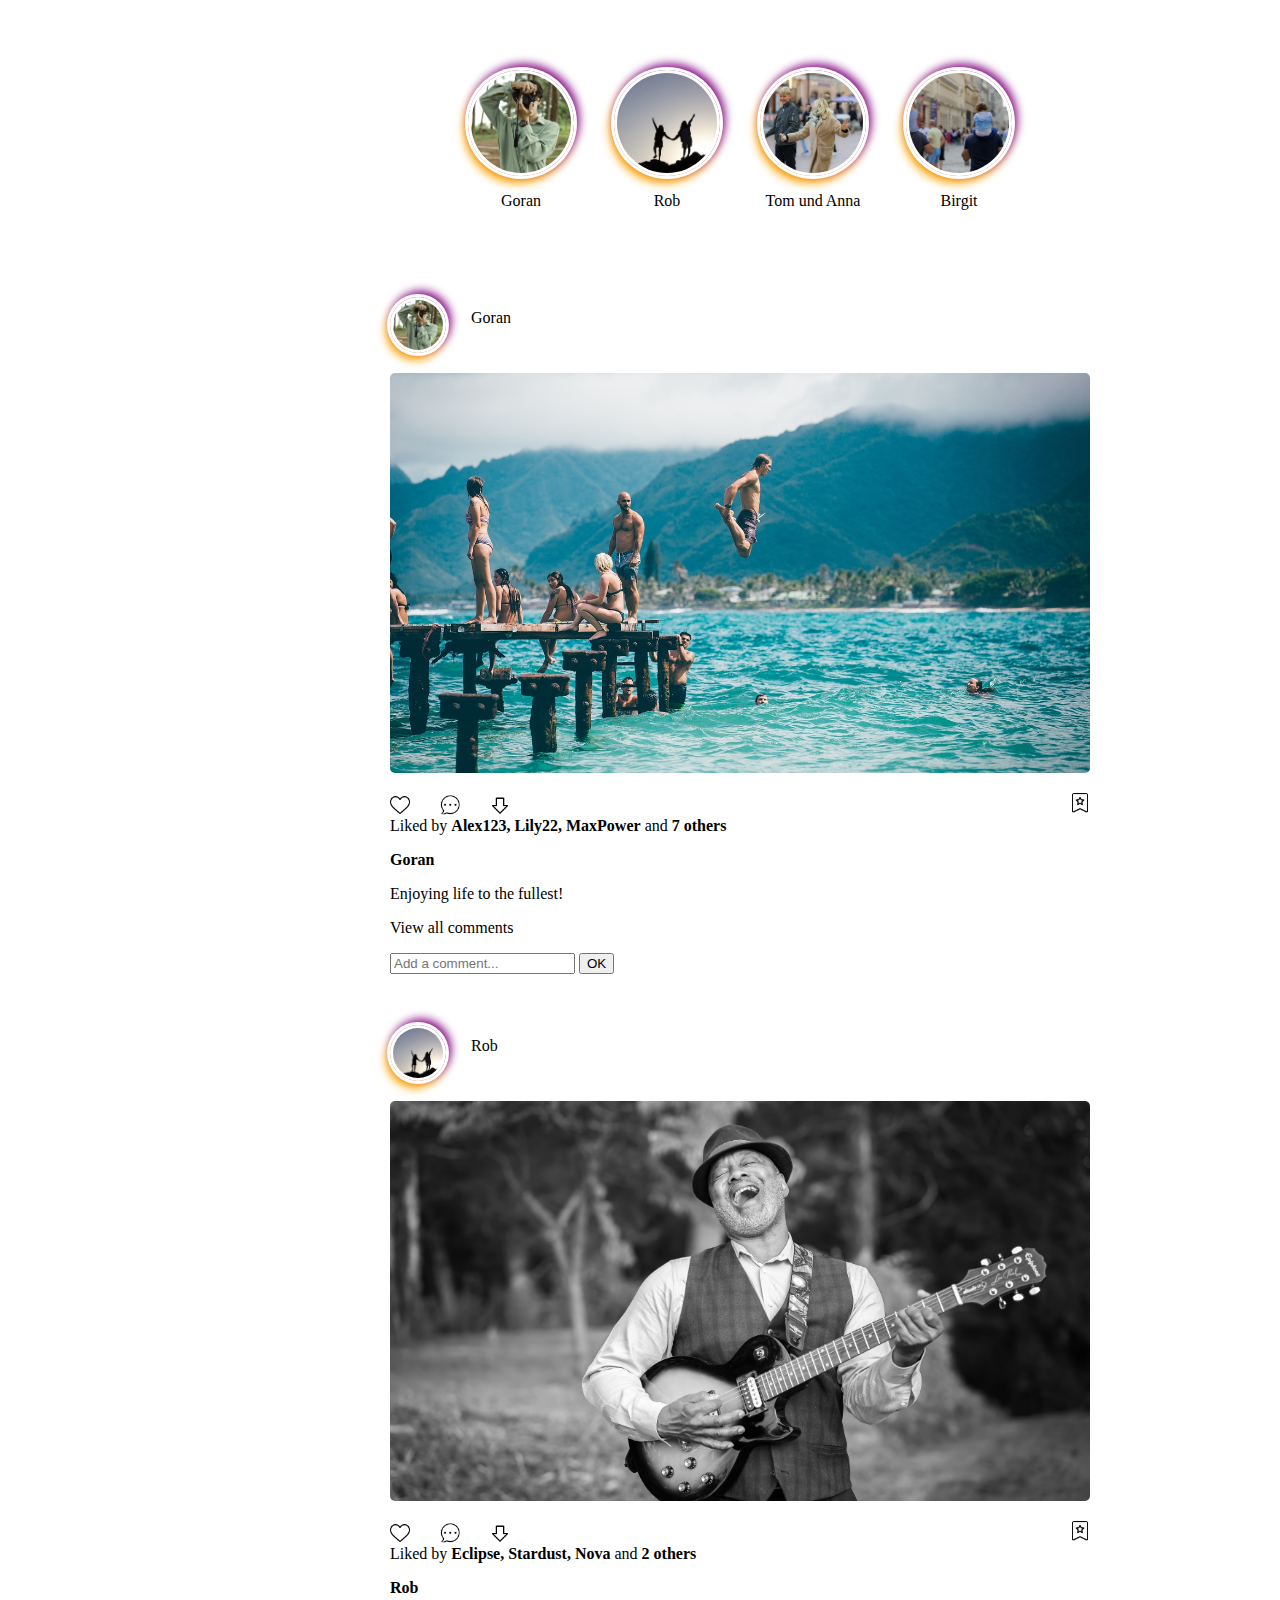
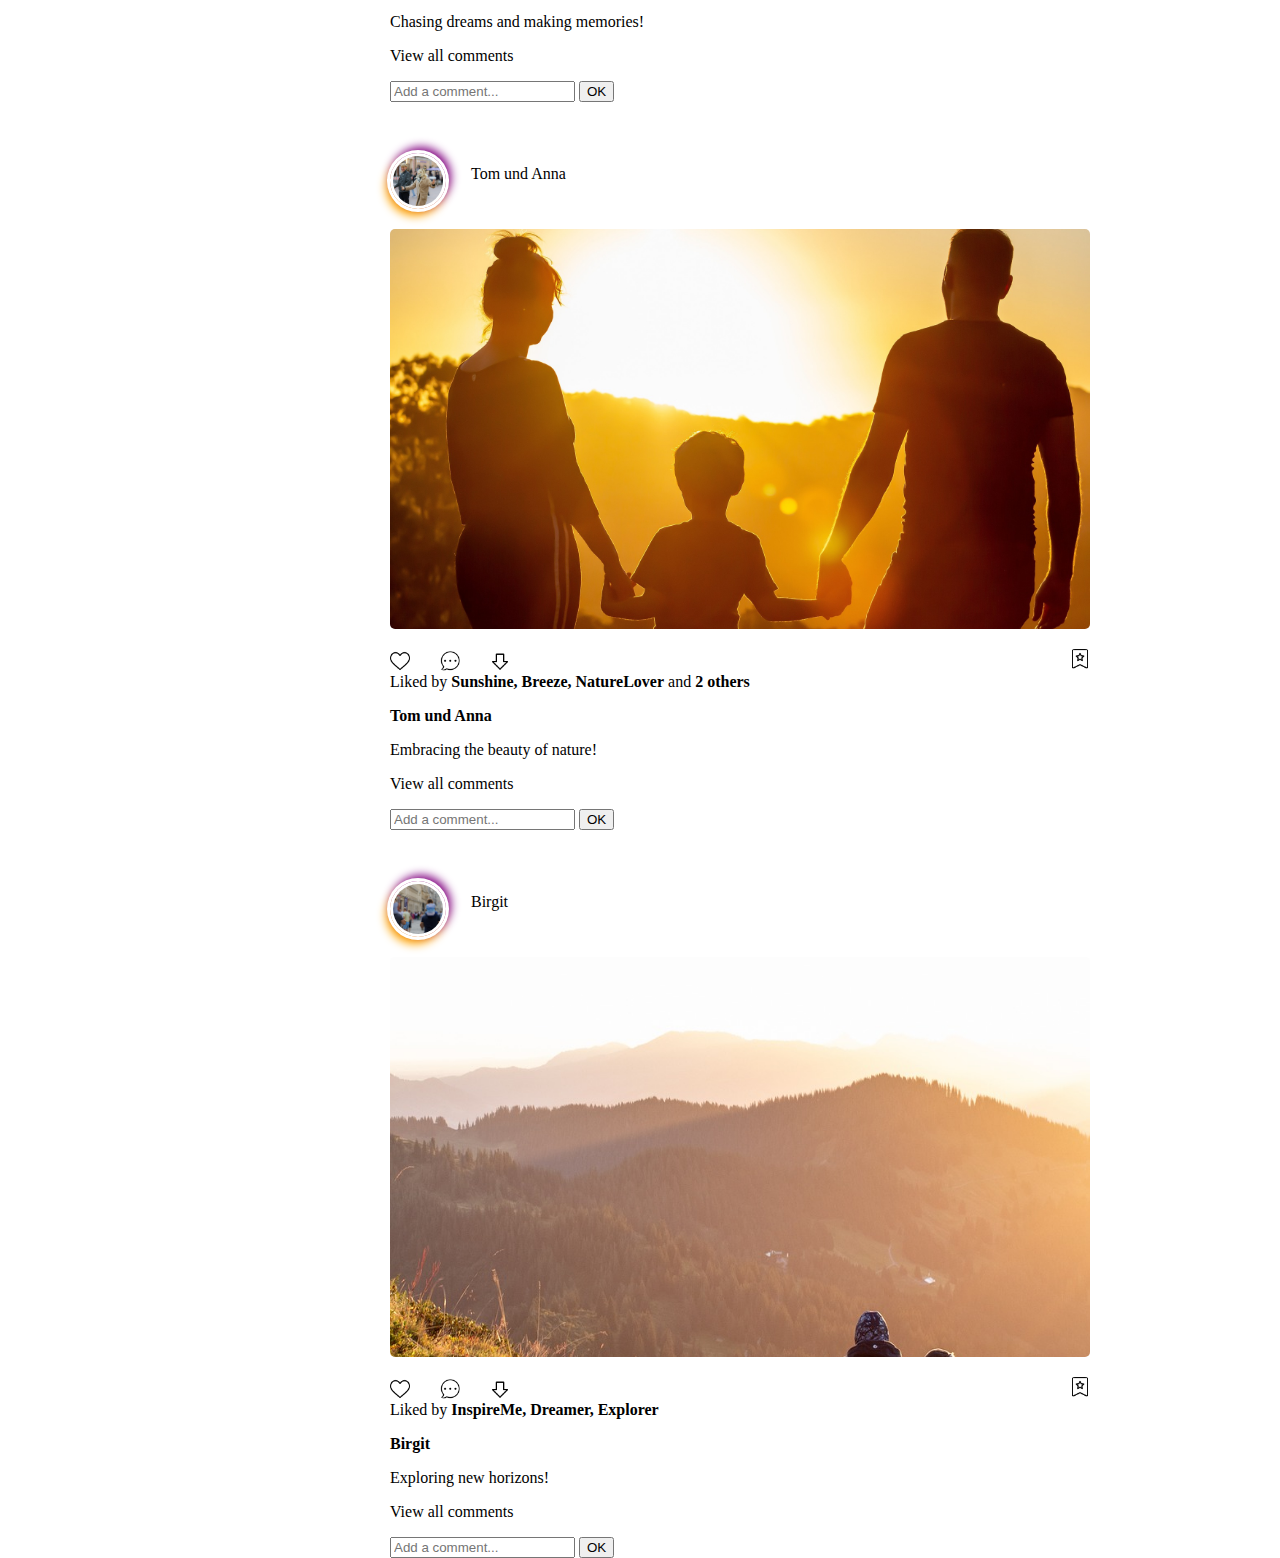
==== commit 639fd203: "fixed show function that renders pictures and comments when a user clicks on them" ====
--- a/index.html
+++ b/index.html
@@ -10,7 +10,7 @@
     <title>Instagram Clone</title>
 </head>
 
-<body>
+<body onload="populatePageWithData()">
 
     <div id="postsInFullScreen" class="post-image-comments d-none">
 
@@ -24,10 +24,10 @@
             </div>
 
             <div class="replay-to-user-text">
-                <span class="replay-text">6h</span> <span class="replay-text">3 likes</span><span class="replay-text">Reply</span>
+                <span class="replay-text"></span> <span class="replay-text"></span><span class="replay-text"></span>
             </div>
 
-            <div class="user-comments" id="commentsOfAllUser">
+            <div id="commentsOfAllUser">
 
             </div>
         </div>
--- a/styles.css
+++ b/styles.css
@@ -107,6 +107,24 @@
     display: none;
 }
 
+.user-comments {
+    margin-left: 20px;
+}
+
+.reply-to-user-text {
+    margin-left: 20px;
+    margin-bottom: 20px;
+}
+
+.reply-text {
+    margin-left: 5px;
+}
+
+.comment-text {
+    margin-left: 5px;
+    margin-bottom: 5px;
+}
+
 @media (max-width: 768px) {
     /* Mobile-specific CSS */
     .stories {
--- a/styles2.css
+++ b/styles2.css
@@ -74,7 +74,7 @@
                         margin-top: 20px;
                     }
                     
-                    .close-button:hover {
+                    .close-x-button:hover {
                         cursor: pointer;
                     }
                     
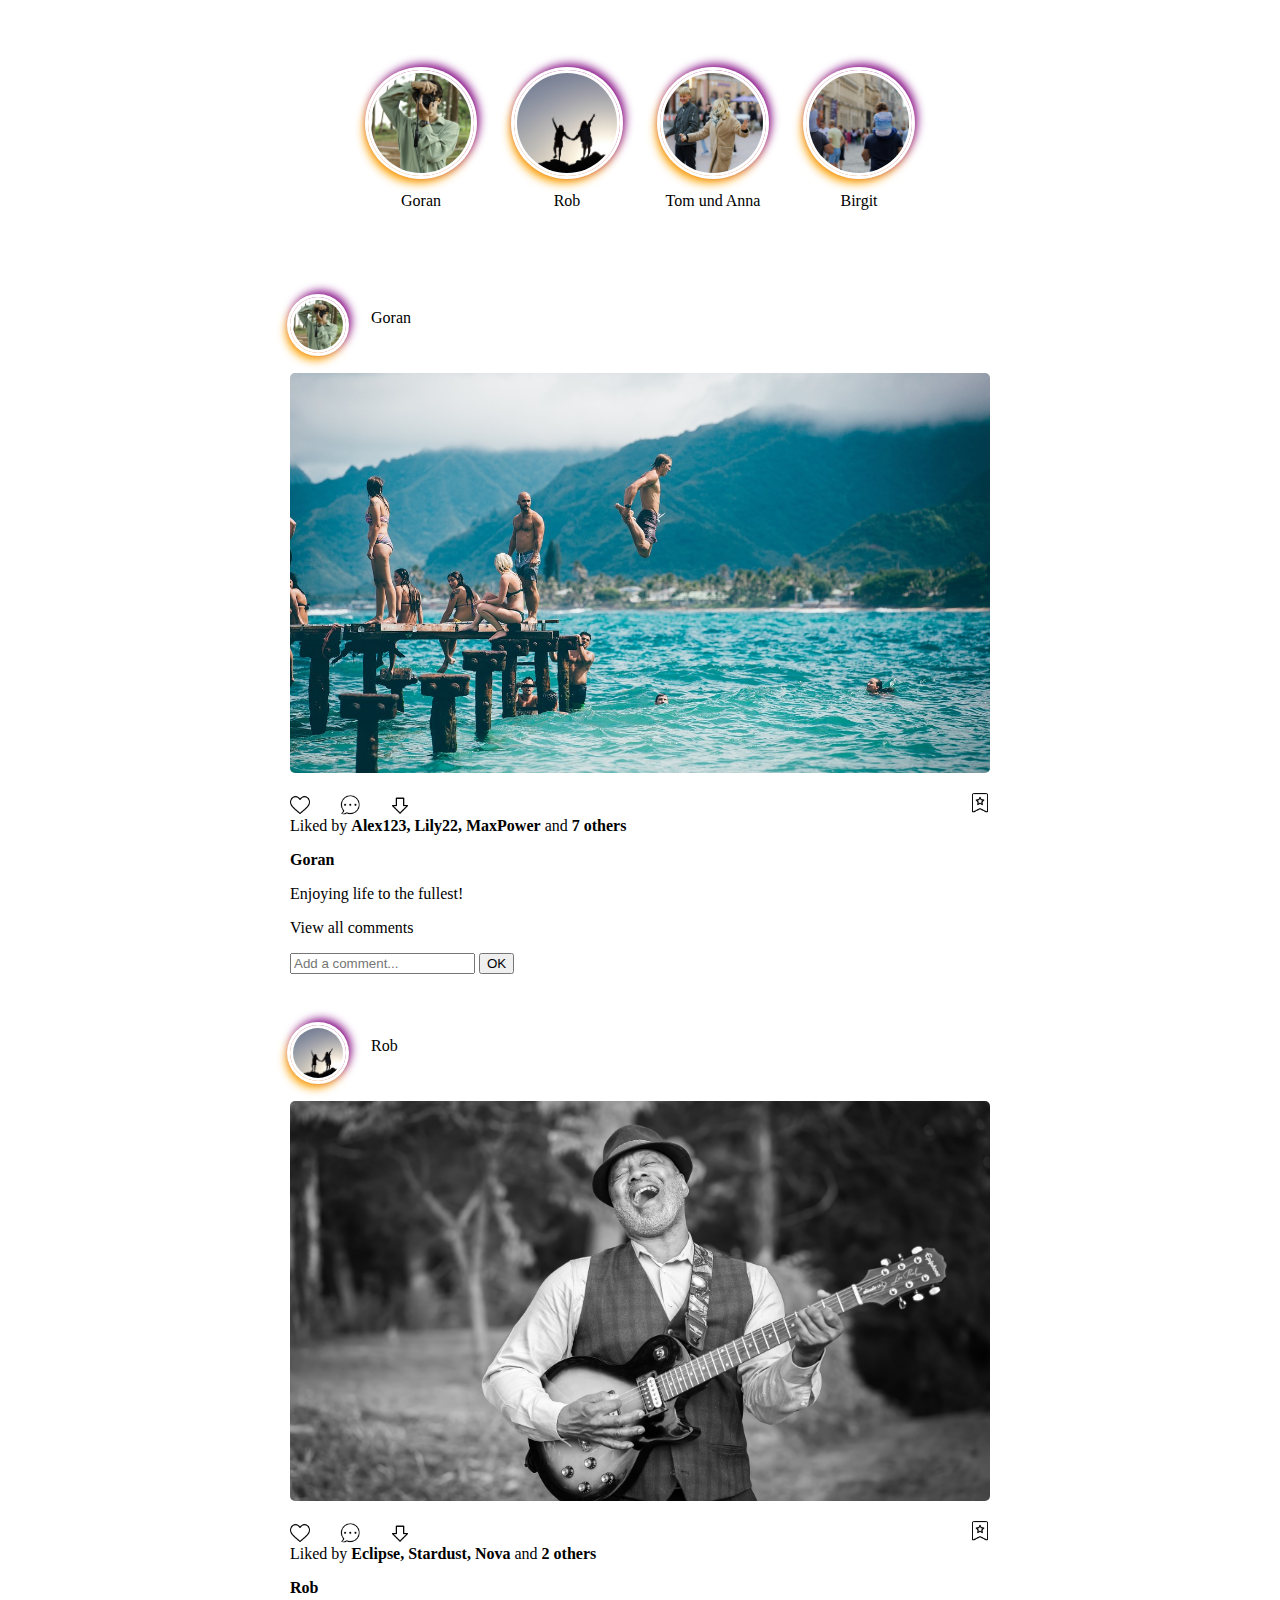
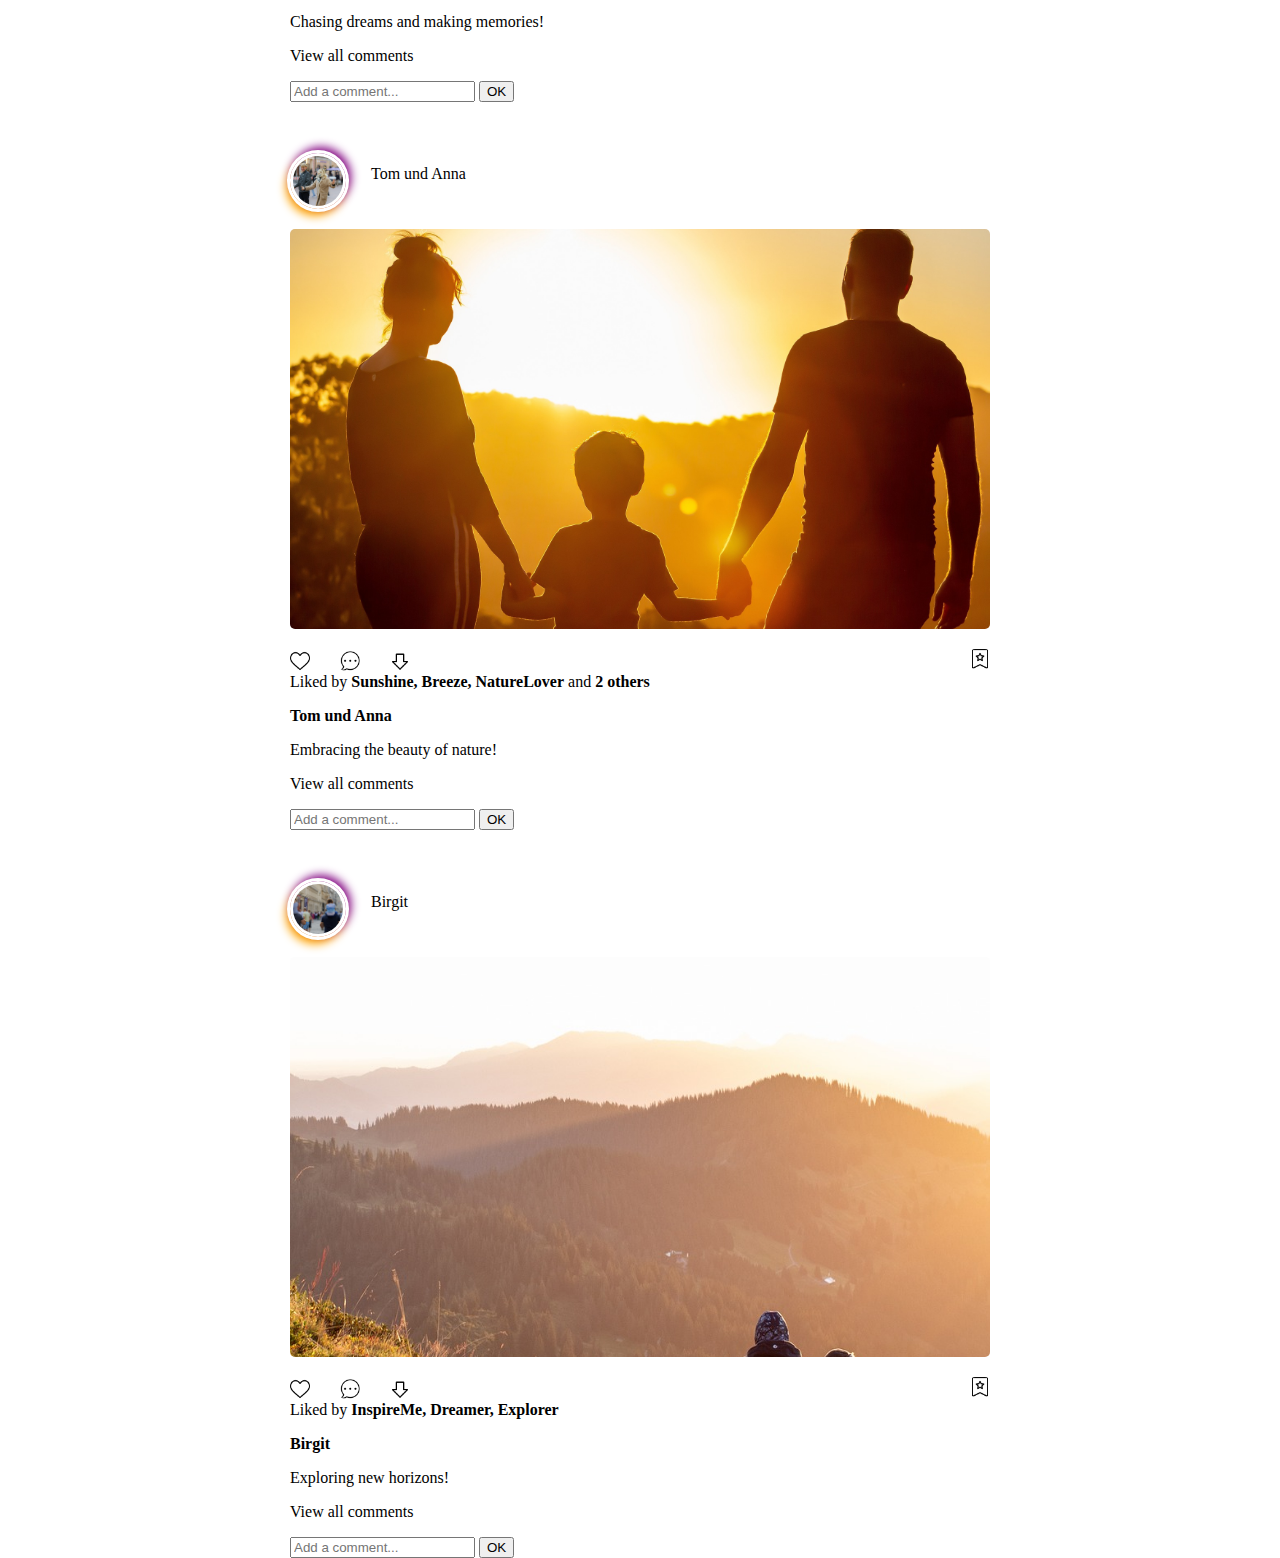
==== commit ff6d68b5: "fixed buttons,some classes are tuned, fixed some js code" ====
--- a/index.html
+++ b/index.html
@@ -14,9 +14,10 @@
 
     <div id="postsInFullScreen" class="post-image-comments d-none">
 
-        <img id="userImageBigMode" src="" alt="User post image">
+        <img id="userImageBigMode" onclick="closeDialog()" class="img-post-full-size" src="" alt="User post image">
         <div id="commentSection" class="comment-area">
-            <span onclick="closeDialog()" id="closeButton" class="close-button"><b>X</b></span>
+
+
 
             <div class="picture-and-text-post-of-the-user">
                 <img id="PeopleSmallPicture" class="people-small-profile-images" src="img/people profile pictures/pic (1).jpg" alt="User profile picture"> <b id="userNameInPreviewMode"></b> <span id="userPostInPreviewMode" class="user-post"></span>
--- a/styles.css
+++ b/styles.css
@@ -108,25 +108,129 @@
 }
 
 .user-comments {
-    margin-left: 20px;
+    margin-left: 10;
 }
 
 .reply-to-user-text {
-    margin-left: 20px;
+    margin-left: 80px;
     margin-bottom: 20px;
 }
 
-.reply-text {
-    margin-left: 5px;
-}
-
 .comment-text {
+    display: flex;
+    align-items: center;
+    /* if you want the children to align vertically in the center */
     margin-left: 5px;
     margin-bottom: 5px;
+    margin-right: 10px;
+}
+
+.user-post {
+    margin-left: 5px;
+    text-wrap: nowrap;
+}
+
+.comment-area {
+    background-color: white;
+    margin-left: 20px;
+    min-width: fit-content;
+    height: 100%;
+    width: 20%;
+    border-radius: 5px;
+}
+
+.close-button {
+    display: flex;
+    /* flex-flow: row-reverse; */
+    /* margin-top: 20px; */
+    width: 40px;
+    margin-left: 89%;
+    border-radius: 5px;
+}
+
+.heart-image-white {
+    width: 15px;
+    height: 15px;
+    /* margin-left: 200px; */
+    /* margin-top: 5px; */
+    /* padding-left: 100px; */
+    /* display: flex; */
+    /* margin-left: 50px; */
+    /* margin-right: 20px; */
+    position: absolute;
+    left: 90%;
+}
+
+.people-small-profile-images {
+    width: 40px;
+    height: 40px;
+    border-radius: 50px;
+    margin-right: 10px;
+    margin-left: 10px;
+    padding: 5px;
+}
+
+.replay-to-user-text {
+    display: flex;
+    padding-top: 10px;
+    padding-left: 50px;
+}
+
+.post-image-comments {
+    display: flex;
+    margin-left: 20%;
+    background-color: rgba(0, 0, 0, 0.7);
+    z-index: 999;
+    position: fixed;
+    left: 0;
+    right: 0;
+    bottom: 0;
+    top: 0;
+    display: flex;
+    justify-content: center;
+    align-items: center;
+    margin: 0;
+    /* padding-top: 5%; */
+    /* padding-bottom: 5%; */
+    padding: 2%;
+}
+
+.user-picture-and-comment {
+    display: flex;
+    padding: 10px;
+}
+
+.tiny-text-under-the-comment {
+    margin-left: 80px;
+    margin-top: -30px;
+}
+
+.reply-tiny-text:hover {
+    cursor: pointer;
+}
+
+.img-post-full-size {
+    border-radius: 5px;
+    /* width: 70%; */
+    height: 100%;
+    object-position: right;
+    object-fit: cover;
+}
+
+.pointer-finger {
+    cursor: pointer;
 }
 
 @media (max-width: 768px) {
     /* Mobile-specific CSS */
+    body {
+        display: flex;
+        /* margin-left: 200px; */
+        margin-top: 50px;
+        background-color: rgba(rgba(193, 193, 193, 0.413));
+        width: 100%;
+        height: 100%;
+    }
     .stories {
         flex-wrap: wrap;
         justify-content: center;
--- a/styles2.css
+++ b/styles2.css
@@ -1,50 +1,12 @@
                     body {
                         display: flex;
-                        margin-left: 200px;
                         margin-top: 50px;
                         background-color: rgba(rgba(193, 193, 193, 0.413));
-                    }
-                    
-                    .comment-area {
-                        background-color: white;
-                        margin-left: 20px;
-                        height: 90%;
-                        width: 20%;
-                    }
-                    
-                    .replay-to-user-text {
-                        display: flex;
-                        padding-top: 10px;
-                        padding-left: 50px;
-                    }
-                    
-                    .people-small-profile-images {
-                        width: 40px;
-                        height: 40px;
-                        border-radius: 50px;
-                        margin-right: 10px;
-                        margin-left: 10px;
                     }
                     
                     img {
                         border-radius: 5px;
                         width: 65%;
-                    }
-                    
-                    .post-image-comments {
-                        display: flex;
-                        margin-left: 20%;
-                        background-color: rgba(0, 0, 0, 0.7);
-                        z-index: 999;
-                        position: fixed;
-                        left: 0;
-                        right: 0;
-                        bottom: 0;
-                        top: 0;
-                        display: flex;
-                        justify-content: center;
-                        align-items: center;
-                        margin: 0;
                     }
                     
                     .replay-text {
@@ -54,24 +16,7 @@
                     .picture-and-text-post-of-the-user {
                         display: flex;
                         align-items: center;
-                    }
-                    
-                    .heart-image-white {
-                        width: 15px;
-                        height: 15px;
-                        margin-left: 200px;
-                        margin-top: 5px;
-                    }
-                    
-                    .user-post {
-                        margin-left: 5px;
-                    }
-                    
-                    .close-button {
-                        display: flex;
-                        flex-flow: row-reverse;
-                        margin-right: 20px;
-                        margin-top: 20px;
+                        padding: 10px;
                     }
                     
                     .close-x-button:hover {
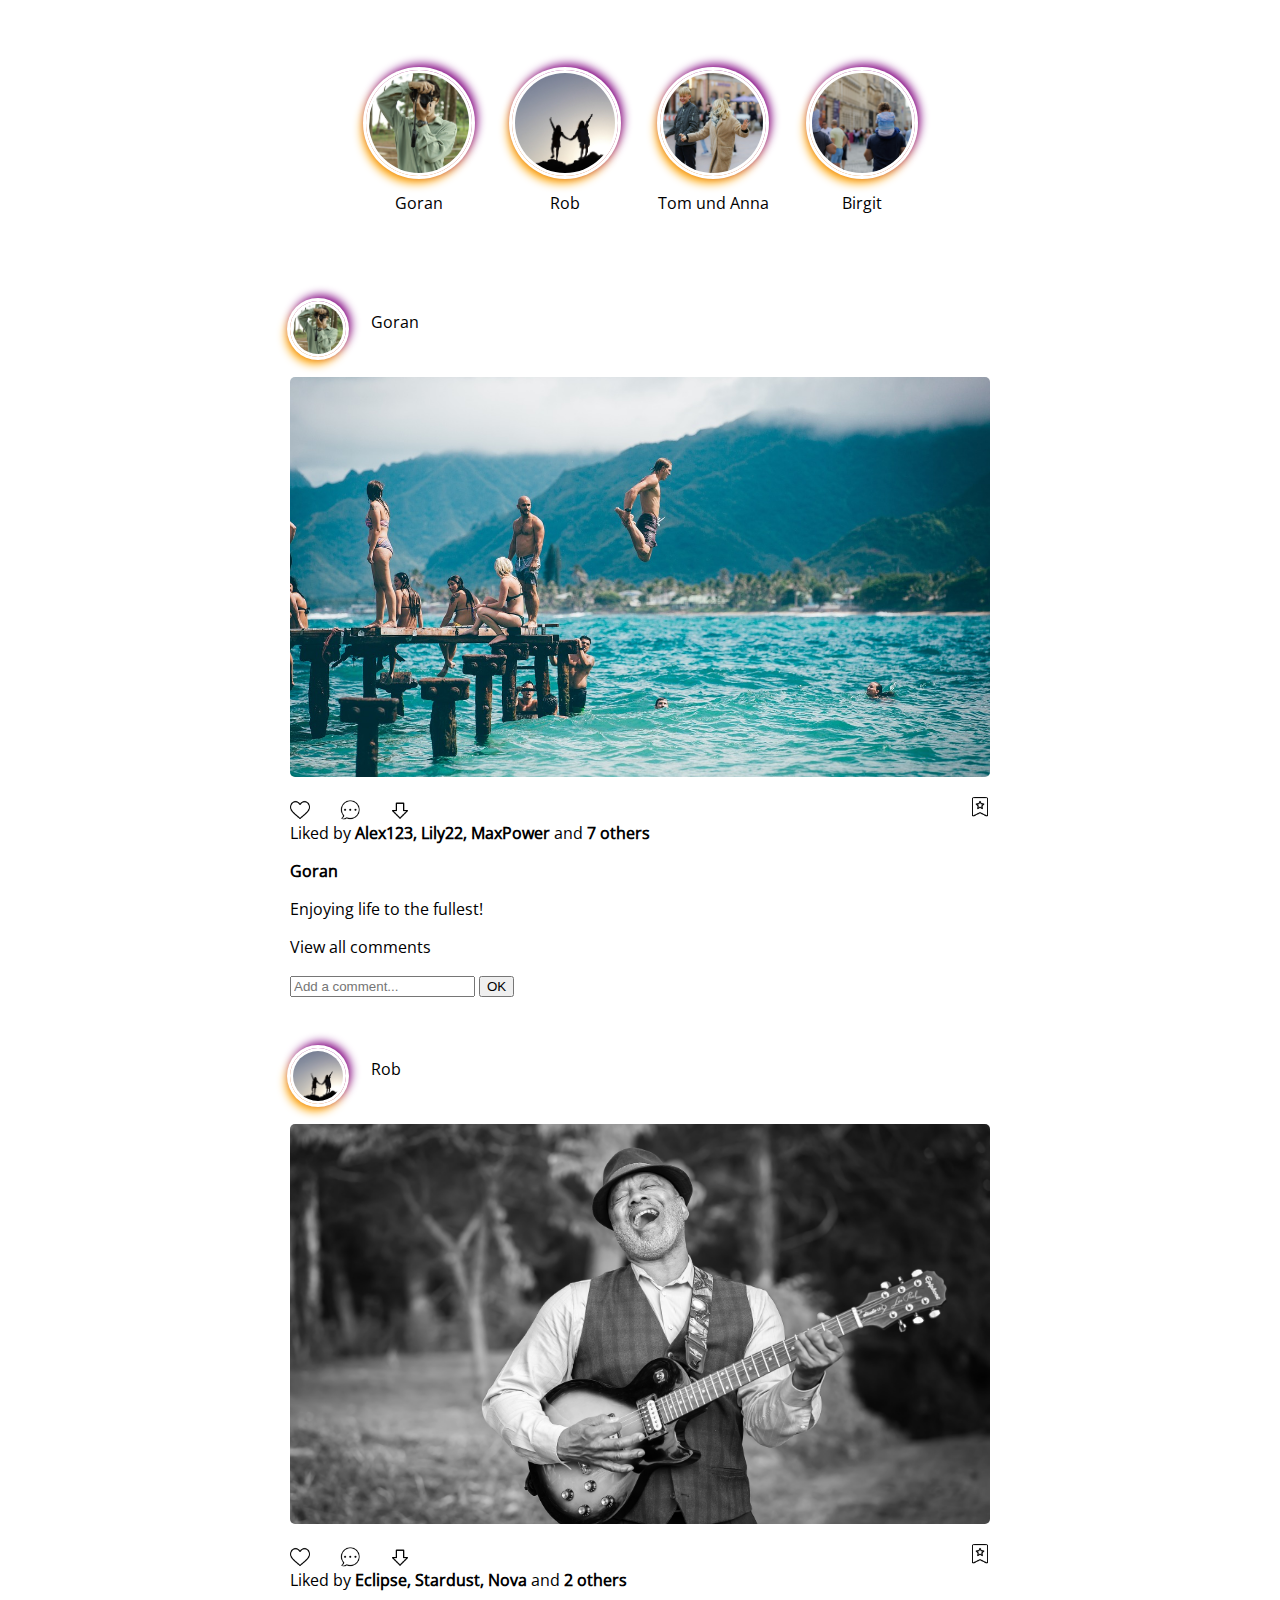
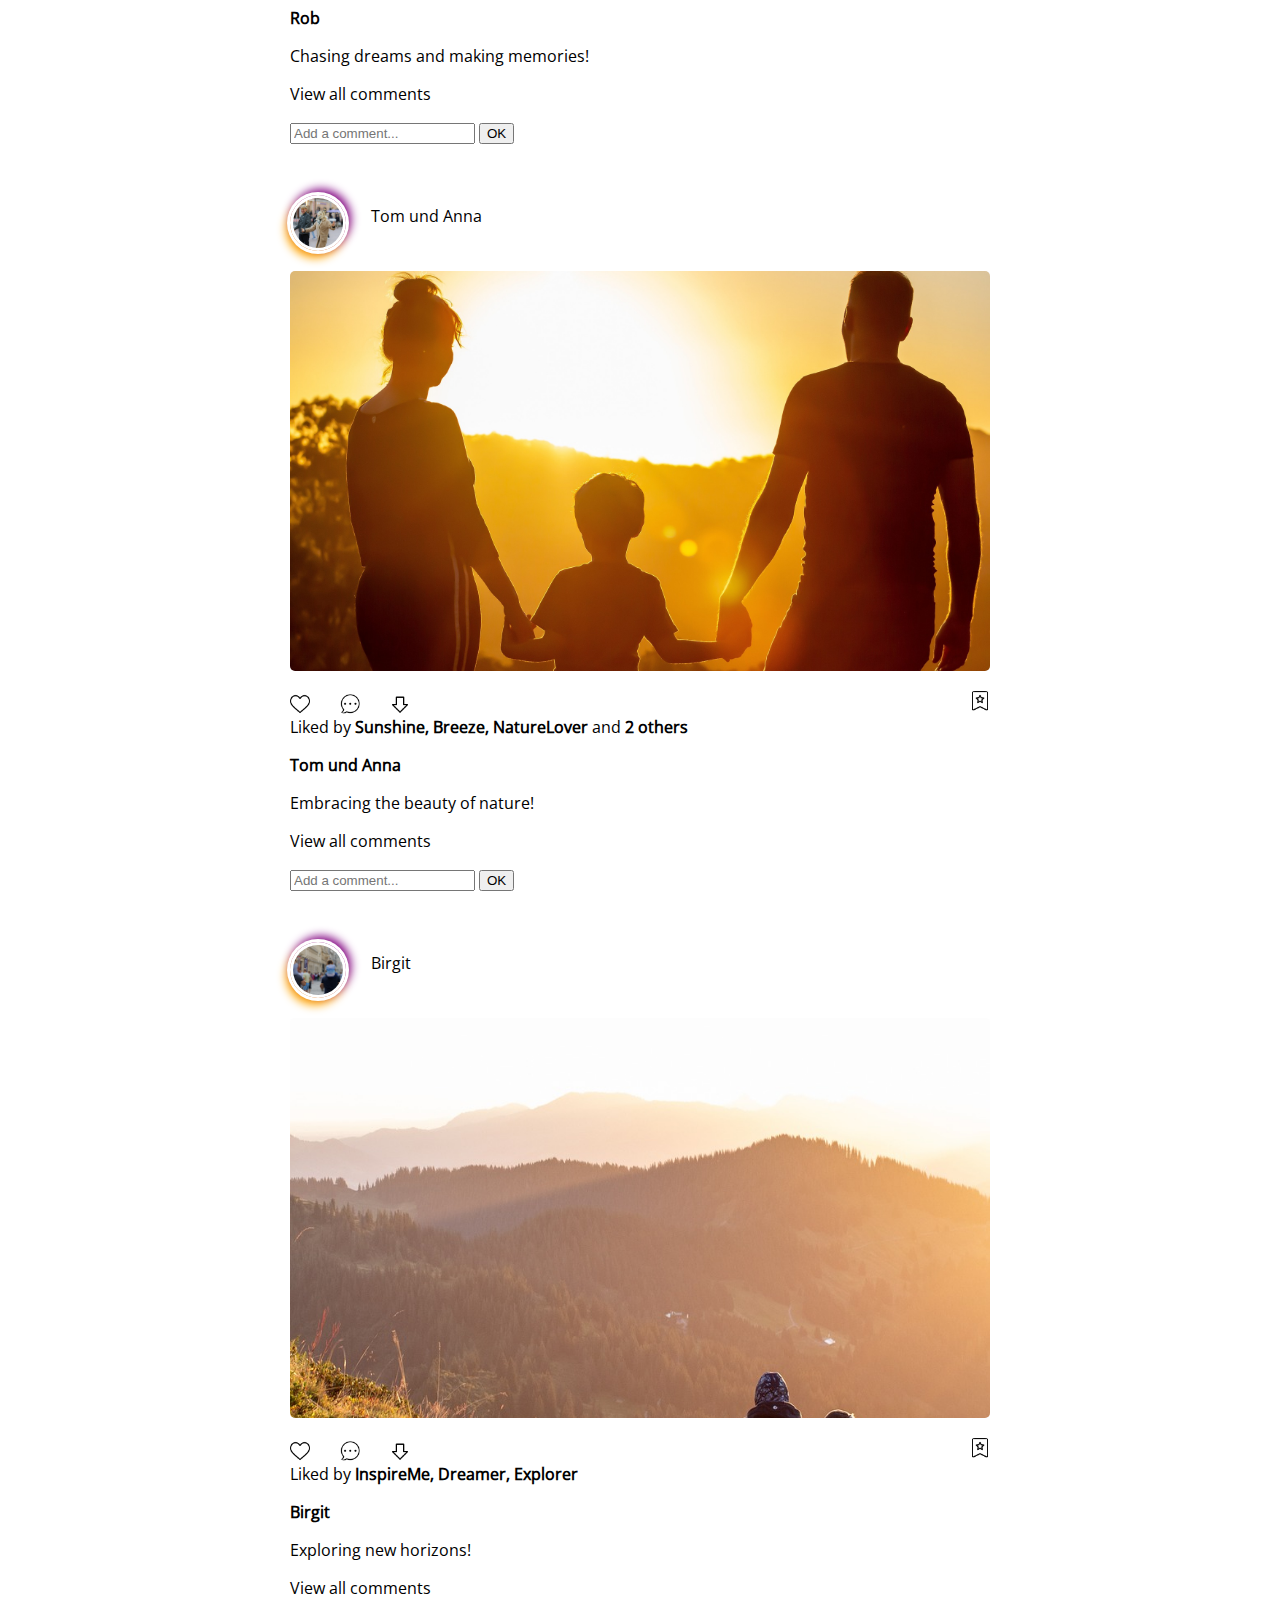
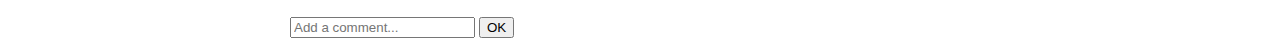
==== commit b9d0635b: "fixed buttons,some classes are tuned, fixed some js code lines, added new html elements" ====
--- a/index.html
+++ b/index.html
@@ -36,6 +36,7 @@
     </div>
 
 
+
     <!-- stories -->
     <div class="stories" id="stories">
 
--- a/styles.css
+++ b/styles.css
@@ -1,4 +1,10 @@
+@font-face {
+    font-family: 'Open Sans Regular';
+    src: url('../fonts/static/OpenSans-Regular.ttf') format('truetype');
+}
+
 body {
+    font-family: 'Open Sans Regular', sans-serif;
     margin: 0;
     display: flex;
     align-items: center;
@@ -132,7 +138,7 @@
 
 .comment-area {
     background-color: white;
-    margin-left: 20px;
+    margin-left: 5px;
     min-width: fit-content;
     height: 100%;
     width: 20%;
@@ -146,6 +152,12 @@
     width: 40px;
     margin-left: 89%;
     border-radius: 5px;
+}
+
+.add-a-comment-button {
+    width: fit-content;
+    background-color: white;
+    border-width: 0;
 }
 
 .heart-image-white {
@@ -221,6 +233,48 @@
     cursor: pointer;
 }
 
+.likes-in-full-screen {
+    padding-left: 25px;
+}
+
+.buttons-container-in-full-screen {
+    display: flex;
+    align-items: center;
+    justify-content: space-between;
+    margin-top: 20px;
+    padding-left: 25px;
+}
+
+.icons-and-number-of-likes {
+    display: flex;
+    flex-direction: column;
+    bottom: 5%;
+    margin-top: 100%;
+    /* margin-right: 10px; */
+    border: ridge;
+    padding-right: 10px;
+    border-width: thin;
+}
+
+.smile-icon {
+    width: 20px;
+}
+
+.add-comment-and-smile-icon {
+    display: flex;
+    align-items: center;
+    padding-left: 25px;
+}
+
+.placeholder-input {
+    border-radius: 20px;
+    border-width: 1px;
+    opacity: 0.7;
+    height: 20px;
+    margin: 5px;
+    width: 100%;
+}
+
 @media (max-width: 768px) {
     /* Mobile-specific CSS */
     body {
